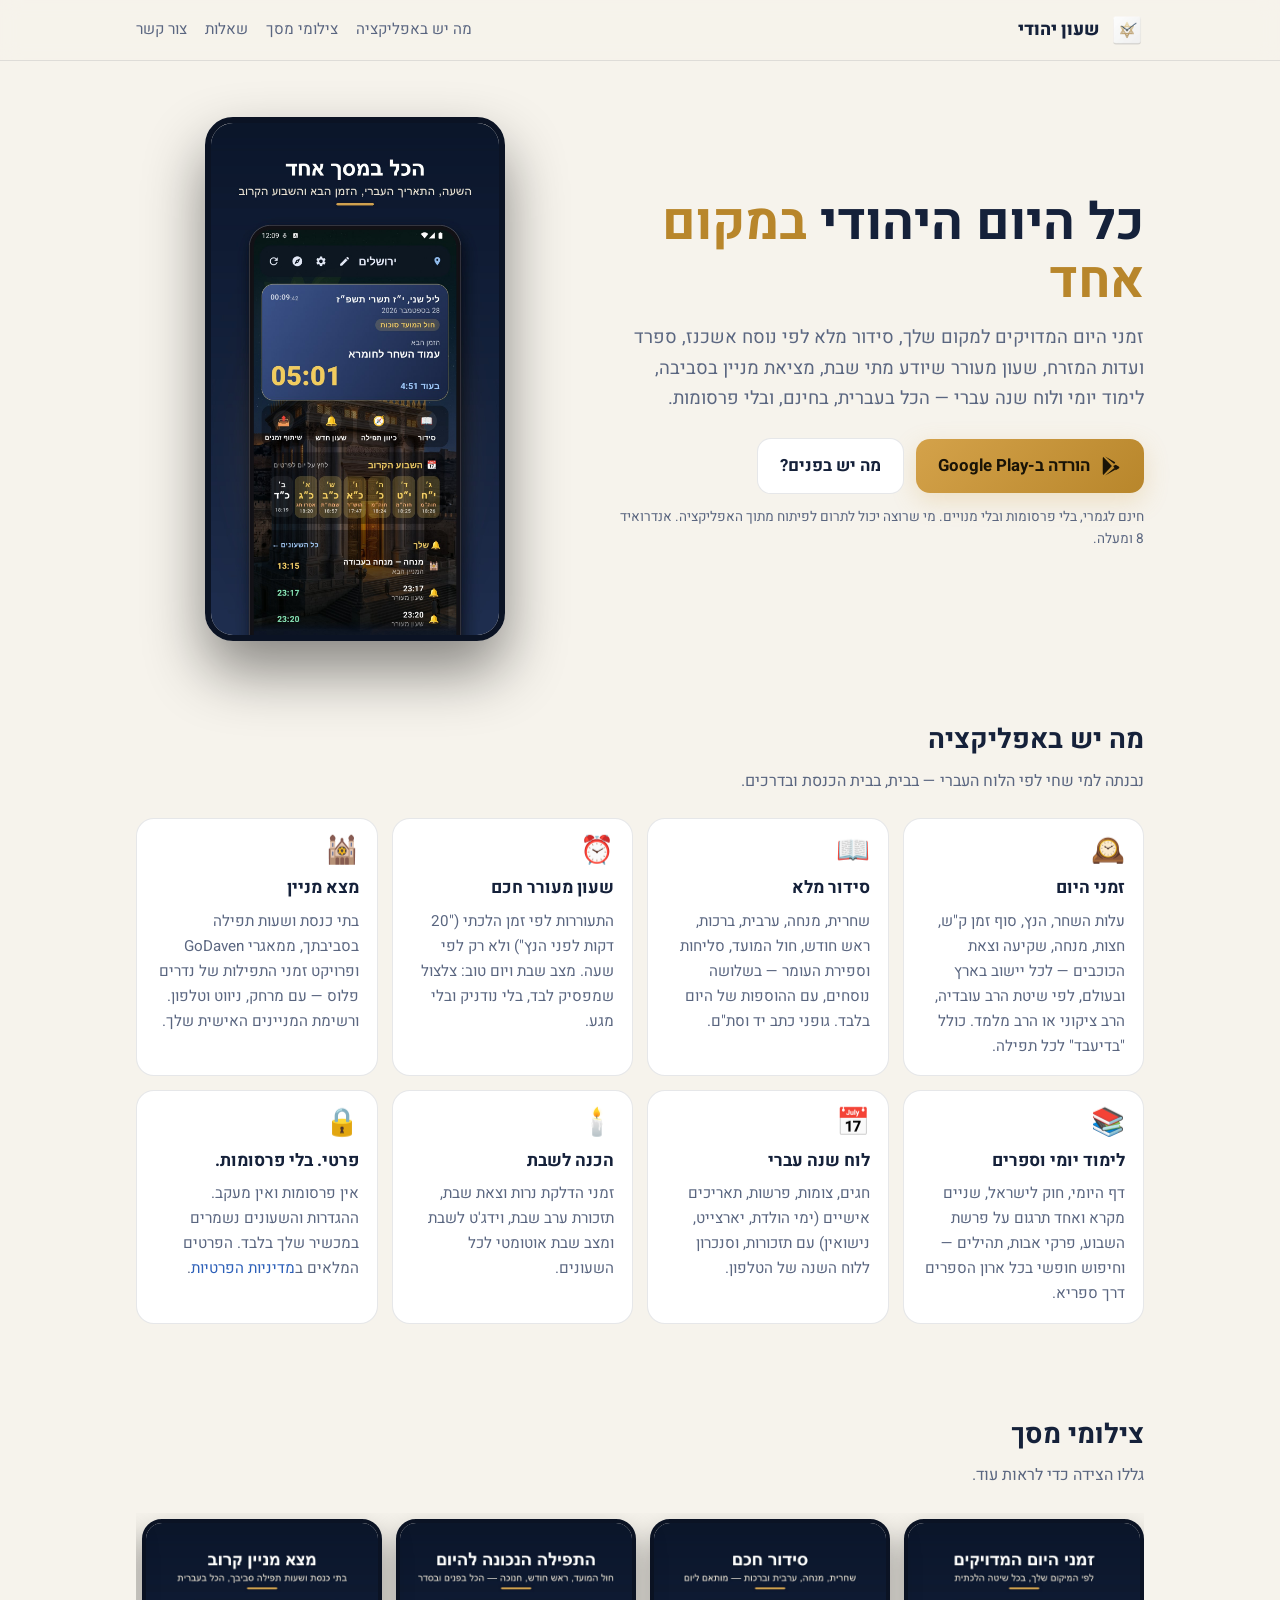
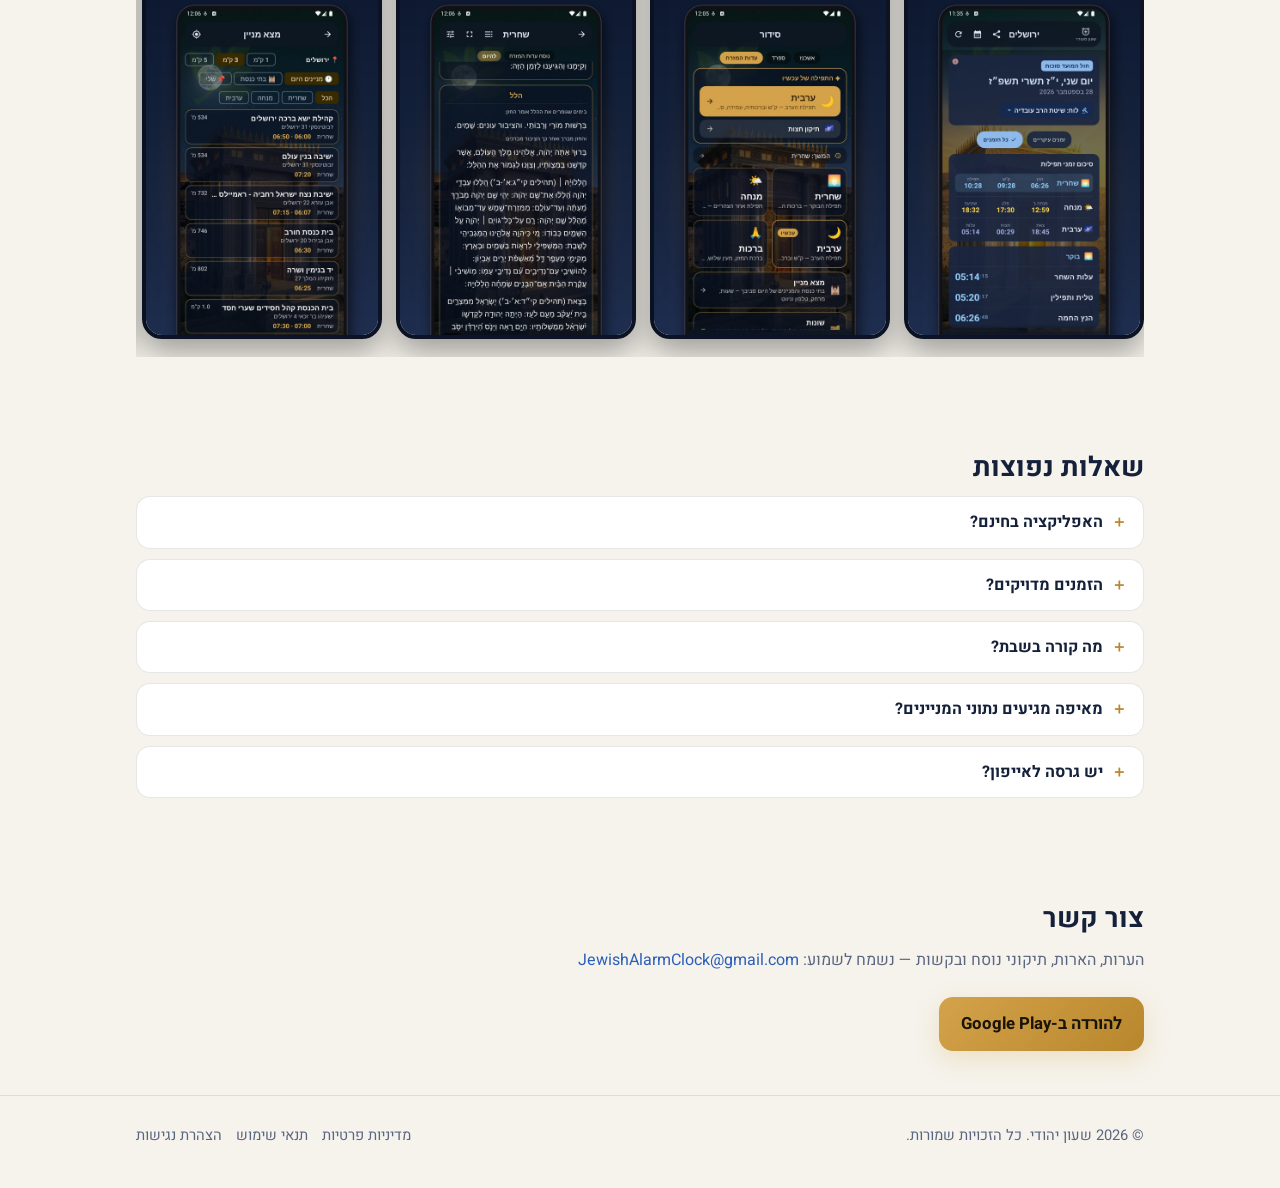
==== index.html @ 56a8c54d "site" ====
<!doctype html>
<html lang="he" dir="rtl">
<head>
  <meta charset="utf-8">
  <meta name="viewport" content="width=device-width, initial-scale=1">
  <title>שעון יהודי — זמנים, סידור, שעון מעורר ומצא מניין</title>
  <meta name="description" content="שעון יהודי לאנדרואיד: זמני היום לכל מקום, סידור מלא בשלושה נוסחים, שעון מעורר עם מצב שבת, מצא מניין, לימוד יומי ולוח שנה עברי — הכל בעברית ובחינם.">
  <meta property="og:title" content="שעון יהודי — האפליקציה היהודית השלמה">
  <meta property="og:description" content="זמנים, סידור, שעון מעורר עם מצב שבת, מצא מניין ולימוד יומי — בעברית.">
  <meta property="og:image" content="assets/feature.jpg">
  <meta property="og:type" content="website">
  <link rel="icon" href="assets/icon.png">
  <link rel="preconnect" href="https://fonts.googleapis.com">
  <link href="https://fonts.googleapis.com/css2?family=Heebo:wght@400;500;700;800&display=swap" rel="stylesheet">
  <link rel="stylesheet" href="style.css?v=2">
</head>
<body>

<nav class="nav" aria-label="ניווט ראשי">
  <div class="wrap">
    <a class="brand" href="#"><img src="assets/icon.png" alt="" width="34" height="34">שעון יהודי</a>
    <div class="links">
      <a href="#features">מה יש באפליקציה</a>
      <a href="#shots">צילומי מסך</a>
      <a href="#faq">שאלות</a>
      <a href="#contact">צור קשר</a>
    </div>
  </div>
</nav>

<header class="hero">
  <div class="wrap">
    <div>
      <h1>כל היום היהודי <span>במקום אחד</span></h1>
      <p class="lead">
        זמני היום המדויקים למקום שלך, סידור מלא לפי נוסח אשכנז, ספרד ועדות המזרח, שעון מעורר שיודע מתי שבת,
        מציאת מניין בסביבה, לימוד יומי ולוח שנה עברי — הכל בעברית, בחינם, ובלי פרסומות.
      </p>
      <div class="cta">
        <a class="btn" href="https://play.google.com/store/apps/details?id=com.jewishalarmclock.app" rel="noopener">
          <svg viewBox="0 0 24 24" aria-hidden="true"><path fill="currentColor" d="M3.6 2.3 13 12l-9.4 9.7c-.4-.3-.6-.8-.6-1.4V3.7c0-.6.2-1.1.6-1.4zm11.9 7.6L5.6 1.6l11 6.3-1.1 2zm0 4.2 1.1 2-11 6.3 9.9-8.3zm1.6-3.5 3.3 1.9c1 .6 1 1.6 0 2.2l-3.3 1.9L14.4 12l2.7-1.4z"/></svg>
          הורדה ב-Google Play
        </a>
        <a class="btn ghost" href="#features">מה יש בפנים?</a>
      </div>
      <p class="note">חינם לגמרי, בלי פרסומות ובלי מנויים. מי שרוצה יכול לתרום לפיתוח מתוך האפליקציה. אנדרואיד 8 ומעלה.</p>
    </div>
    <img class="shot zoom" src="assets/01_s_home.jpg?v=2" alt="מסך הבית של האפליקציה: תאריך עברי, זמני היום הקרובים וקיצורי דרך" width="1080" height="1920">
  </div>
</header>

<section id="features">
  <div class="wrap">
    <h2>מה יש באפליקציה</h2>
    <p class="sub">נבנתה למי שחי לפי הלוח העברי — בבית, בבית הכנסת ובדרכים.</p>
    <div class="grid">
      <div class="card"><div class="ic">🕰️</div><h3>זמני היום</h3><p>עלות השחר, הנץ, סוף זמן ק"ש, חצות, מנחה, שקיעה וצאת הכוכבים — לכל יישוב בארץ ובעולם, לפי שיטת הרב עובדיה, הרב ציקוני או הרב מלמד. כולל "בדיעבד" לכל תפילה.</p></div>
      <div class="card"><div class="ic">📖</div><h3>סידור מלא</h3><p>שחרית, מנחה, ערבית, ברכות, ראש חודש, חול המועד, סליחות וספירת העומר — בשלושה נוסחים, עם ההוספות של היום בלבד. גופני כתב יד וסת"ם.</p></div>
      <div class="card"><div class="ic">⏰</div><h3>שעון מעורר חכם</h3><p>התעוררות לפי זמן הלכתי ("20 דקות לפני הנץ") ולא רק לפי שעה. מצב שבת ויום טוב: צלצול שמפסיק לבד, בלי נודניק ובלי מגע.</p></div>
      <div class="card"><div class="ic">🕍</div><h3>מצא מניין</h3><p>בתי כנסת ושעות תפילה בסביבתך, ממאגרי GoDaven ופרויקט זמני התפילות של נדרים פלוס — עם מרחק, ניווט וטלפון. ורשימת המניינים האישית שלך.</p></div>
      <div class="card"><div class="ic">📚</div><h3>לימוד יומי וספרים</h3><p>דף היומי, חוק לישראל, שניים מקרא ואחד תרגום על פרשת השבוע, פרקי אבות, תהילים — וחיפוש חופשי בכל ארון הספרים דרך ספריא.</p></div>
      <div class="card"><div class="ic">📅</div><h3>לוח שנה עברי</h3><p>חגים, צומות, פרשות, תאריכים אישיים (ימי הולדת, יארצייט, נישואין) עם תזכורות, וסנכרון ללוח השנה של הטלפון.</p></div>
      <div class="card"><div class="ic">🕯️</div><h3>הכנה לשבת</h3><p>זמני הדלקת נרות וצאת שבת, תזכורת ערב שבת, וידג'ט לשבת ומצב שבת אוטומטי לכל השעונים.</p></div>
      <div class="card"><div class="ic">🔒</div><h3>פרטי. בלי פרסומות.</h3><p>אין פרסומות ואין מעקב. ההגדרות והשעונים נשמרים במכשיר שלך בלבד. הפרטים המלאים ב<a href="privacy.html">מדיניות הפרטיות</a>.</p></div>
    </div>
  </div>
</section>

<section id="shots">
  <div class="wrap">
    <h2>צילומי מסך</h2>
    <p class="sub">גללו הצידה כדי לראות עוד.</p>
    <div class="shots">
      <img class="zoom" src="assets/02_s_zmanim.jpg?v=2" alt="מסך זמני היום עם סיכום זמני התפילות" loading="lazy" width="1080" height="1920">
      <img class="zoom" src="assets/03_s_siddur.jpg?v=2" alt="תפריט הסידור" loading="lazy" width="1080" height="1920">
      <img class="zoom" src="assets/04_s_reader.jpg?v=2" alt="דף תפילה בסידור" loading="lazy" width="1080" height="1920">
      <img class="zoom" src="assets/05_s_minyan.jpg?v=2" alt="מסך מצא מניין עם בתי כנסת קרובים" loading="lazy" width="1080" height="1920">
      <img class="zoom" src="assets/06_s_books.jpg?v=2" alt="מסך הספרים והלימוד היומי" loading="lazy" width="1080" height="1920">
      <img class="zoom" src="assets/07_s_alarms.jpg?v=2" alt="רשימת השעונים המעוררים" loading="lazy" width="1080" height="1920">
      <img class="zoom" src="assets/08_s_calendar.jpg?v=2" alt="לוח השנה העברי" loading="lazy" width="1080" height="1920">
    </div>
  </div>
</section>

<section id="faq">
  <div class="wrap">
    <h2>שאלות נפוצות</h2>
    <details><summary>האפליקציה בחינם?</summary><p>כן, לגמרי. כל התכונות פתוחות לכולם, אין פרסומות ואין מנוי. מי שרוצה לתמוך בפיתוח יכול לתרום סכום חד-פעמי (₪18 עד ₪100) דרך Google Play מתוך הגדרות › תרומה. התרומה לא פותחת שום תכונה — היא פשוט תודה.</p></details>
    <details><summary>הזמנים מדויקים?</summary><p>הזמנים מחושבים אסטרונומית לפי המיקום שבחרת ולפי שיטת החישוב שבחרת, לחומרא. הם כלי עזר ואינם פסק הלכה — במקרה של ספק יש להשוות ללוח שנה מודפס ולשאול רב.</p></details>
    <details><summary>מה קורה בשבת?</summary><p>במצב שבת, שעון שהוגדר לשבת או יום טוב מצלצל ונפסק לבד אחרי זמן קצוב, בלי נודניק, כך שאין צורך לגעת בטלפון. השעונים הרגילים מושתקים אוטומטית מזמן הדלקת הנרות עד צאת השבת.</p></details>
    <details><summary>מאיפה מגיעים נתוני המניינים?</summary><p>ממאגר GoDaven ומפרויקט זמני התפילות הארצי של נדרים פלוס, וכן ממפות OpenStreetMap. הנתונים נמסרים על ידי הקהילות עצמן ועלולים להשתנות — כדאי לאמת לפני שיוצאים.</p></details>
    <details><summary>יש גרסה לאייפון?</summary><p>כרגע האפליקציה זמינה לאנדרואיד בלבד.</p></details>
  </div>
</section>

<section id="contact">
  <div class="wrap">
    <h2>צור קשר</h2>
    <p class="sub">הערות, הארות, תיקוני נוסח ובקשות — נשמח לשמוע: <a href="mailto:JewishAlarmClock@gmail.com">JewishAlarmClock@gmail.com</a></p>
    <a class="btn" href="https://play.google.com/store/apps/details?id=com.jewishalarmclock.app" rel="noopener">להורדה ב-Google Play</a>
  </div>
</section>

<footer>
  <div class="wrap">
    <span>© <span id="y">2026</span> שעון יהודי. כל הזכויות שמורות.</span>
    <nav class="legal" aria-label="מסמכים משפטיים">
      <a href="privacy.html">מדיניות פרטיות</a>
      <a href="terms.html">תנאי שימוש</a>
      <a href="accessibility.html">הצהרת נגישות</a>
    </nav>
  </div>
</footer>

<dialog id="lb" class="lightbox" aria-label="תצוגה מוגדלת">
  <button class="lb-close" type="button" aria-label="סגירה">✕</button>
  <button class="lb-nav lb-prev" type="button" aria-label="התמונה הקודמת">›</button>
  <img id="lb-img" alt="">
  <button class="lb-nav lb-next" type="button" aria-label="התמונה הבאה">‹</button>
</dialog>
<script>
(function () {
  var imgs = Array.prototype.slice.call(document.querySelectorAll('img.zoom'));
  var dlg = document.getElementById('lb'), big = document.getElementById('lb-img'), cur = 0;
  function show(i) { cur = (i + imgs.length) % imgs.length; big.src = imgs[cur].src; big.alt = imgs[cur].alt; }
  imgs.forEach(function (im, i) {
    im.tabIndex = 0; im.setAttribute('role', 'button');
    im.addEventListener('click', function () { show(i); dlg.showModal(); });
    im.addEventListener('keydown', function (e) { if (e.key === 'Enter' || e.key === ' ') { e.preventDefault(); show(i); dlg.showModal(); } });
  });
  dlg.querySelector('.lb-close').onclick = function () { dlg.close(); };
  dlg.querySelector('.lb-prev').onclick = function () { show(cur - 1); };
  dlg.querySelector('.lb-next').onclick = function () { show(cur + 1); };
  dlg.addEventListener('click', function (e) { if (e.target === dlg) dlg.close(); });
  document.addEventListener('keydown', function (e) {
    if (!dlg.open) return;
    if (e.key === 'ArrowLeft') show(cur + 1);
    if (e.key === 'ArrowRight') show(cur - 1);
  });
  var x0 = null;
  big.addEventListener('touchstart', function (e) { x0 = e.touches[0].clientX; }, { passive: true });
  big.addEventListener('touchend', function (e) {
    if (x0 === null) return; var dx = e.changedTouches[0].clientX - x0; x0 = null;
    if (Math.abs(dx) > 40) show(dx < 0 ? cur - 1 : cur + 1);
  });
})();
</script>
<script>document.getElementById('y').textContent = new Date().getFullYear();</script>
</body>
</html>
---- style.css ----
/* שעון יהודי — אתר נחיתה ודפים משפטיים. צבעי האפליקציה: כחול-לילה + זהב. */
:root {
  --bg: #0f1a2e;
  --bg-2: #16243d;
  --card: rgba(255, 255, 255, 0.06);
  --card-border: rgba(255, 255, 255, 0.10);
  --text: #f1f4fa;
  --muted: #aab4c8;
  --gold: #d4a24a;
  --gold-2: #f0c877;
  --blue: #8fb6ff;
  --radius: 18px;
  --max: 1040px;
}
@media (prefers-color-scheme: light) {
  :root:not([data-theme="dark"]) {
    --bg: #f6f3ec;
    --bg-2: #ffffff;
    --card: #ffffff;
    --card-border: rgba(15, 26, 46, 0.10);
    --text: #15213a;
    --muted: #5a6680;
    --gold: #b8862b;
    --gold-2: #d4a24a;
    --blue: #2c5fb8;
  }
}
* { box-sizing: border-box; }
html { scroll-behavior: smooth; }
body {
  margin: 0;
  background: var(--bg);
  color: var(--text);
  font-family: "Heebo", "Segoe UI", Arial, sans-serif;
  line-height: 1.65;
  -webkit-font-smoothing: antialiased;
}
a { color: var(--blue); text-decoration: none; }
a:hover { text-decoration: underline; }
img { max-width: 100%; display: block; }
.wrap { max-width: var(--max); margin: 0 auto; padding: 0 16px; }

/* ── ניווט ─────────────────────────────────────────── */
.nav {
  position: sticky; top: 0; z-index: 10;
  background: color-mix(in srgb, var(--bg) 85%, transparent);
  backdrop-filter: blur(10px);
  border-bottom: 1px solid var(--card-border);
}
.nav .wrap { display: flex; align-items: center; gap: 12px; height: 60px; }
.nav .brand { display: flex; align-items: center; gap: 10px; font-weight: 800; font-size: 1.1rem; color: var(--text); }
.nav .brand img { width: 34px; height: 34px; border-radius: 9px; }
.nav .links { margin-inline-start: auto; display: flex; gap: 18px; font-size: .95rem; }
.nav .links a { color: var(--muted); }
.nav .links a:hover { color: var(--text); text-decoration: none; }
@media (max-width: 640px) { .nav .links { display: none; } }

/* ── כפתורים ───────────────────────────────────────── */
.btn {
  display: inline-flex; align-items: center; gap: 10px;
  padding: 13px 22px; border-radius: 14px; font-weight: 700; font-size: 1.05rem;
  background: linear-gradient(135deg, var(--gold-2), var(--gold));
  color: #1a1407; box-shadow: 0 8px 24px rgba(212, 162, 74, .25);
  transition: transform .15s ease, box-shadow .15s ease;
}
.btn:hover { transform: translateY(-1px); box-shadow: 0 12px 28px rgba(212, 162, 74, .35); text-decoration: none; }
.btn svg { width: 22px; height: 22px; }
.btn.ghost { background: var(--card); color: var(--text); border: 1px solid var(--card-border); box-shadow: none; }

/* ── גיבור ─────────────────────────────────────────── */
.hero { padding: 56px 0 32px; }
.hero .wrap { display: grid; grid-template-columns: 1.1fr .9fr; gap: 36px; align-items: center; }
@media (max-width: 820px) { .hero .wrap { grid-template-columns: 1fr; text-align: center; } .hero .cta { justify-content: center; } }
.hero h1 { font-size: clamp(2rem, 5vw, 3.2rem); line-height: 1.15; margin: 0 0 12px; }
.hero h1 span { color: var(--gold); }
.hero p.lead { font-size: 1.15rem; color: var(--muted); margin: 0 0 24px; }
.hero .cta { display: flex; gap: 12px; flex-wrap: wrap; align-items: center; }
.hero .note { font-size: .85rem; color: var(--muted); margin-top: 12px; }
.hero .shot {
  margin: 0 auto; width: min(300px, 70vw); height: auto;
  border-radius: 28px; border: 6px solid #0b1324; box-shadow: 0 30px 60px rgba(0,0,0,.45);
}

/* ── קטעים ─────────────────────────────────────────── */
section { padding: 44px 0; }
section h2 { font-size: 1.7rem; margin: 0 0 6px; }
section p.sub { color: var(--muted); margin: 0 0 24px; }
.grid { display: grid; grid-template-columns: repeat(auto-fit, minmax(240px, 1fr)); gap: 14px; }
.card {
  background: var(--card); border: 1px solid var(--card-border);
  border-radius: var(--radius); padding: 18px 18px 16px;
}
.card .ic { font-size: 1.7rem; line-height: 1; margin-bottom: 10px; }
.card h3 { margin: 0 0 6px; font-size: 1.08rem; }
.card p { margin: 0; color: var(--muted); font-size: .95rem; }

/* ── צילומי מסך ────────────────────────────────────── */
.shots { display: flex; gap: 14px; overflow-x: auto; padding: 6px 2px 18px; scroll-snap-type: x mandatory; }
.shots img {
  width: 240px; height: auto; flex: 0 0 auto; border-radius: 20px; scroll-snap-align: start;
  border: 4px solid #0b1324; box-shadow: 0 14px 30px rgba(0,0,0,.35);
}
.shots::-webkit-scrollbar { height: 8px; }
.shots::-webkit-scrollbar-thumb { background: var(--card-border); border-radius: 8px; }

/* ── שאלות ─────────────────────────────────────────── */
details { background: var(--card); border: 1px solid var(--card-border); border-radius: 14px; padding: 12px 16px; margin-bottom: 10px; }
details summary { cursor: pointer; font-weight: 700; list-style: none; }
details summary::-webkit-details-marker { display: none; }
details summary::before { content: "＋"; color: var(--gold); margin-inline-end: 8px; }
details[open] summary::before { content: "－"; }
details p { color: var(--muted); margin: 8px 0 2px; }

/* ── כותרת תחתונה ──────────────────────────────────── */
footer { border-top: 1px solid var(--card-border); padding: 28px 0 40px; color: var(--muted); font-size: .92rem; }
footer .wrap { display: flex; flex-wrap: wrap; gap: 10px 22px; align-items: center; }
footer .legal { margin-inline-start: auto; display: flex; flex-wrap: wrap; gap: 14px; }
footer a { color: var(--muted); }

/* ── דפים משפטיים ──────────────────────────────────── */
.doc { padding: 40px 0 64px; }
.doc .wrap { max-width: 820px; }
.doc h1 { font-size: 2rem; margin: 0 0 4px; }
.doc .meta { color: var(--muted); margin-bottom: 28px; font-size: .95rem; }
.doc h2 { font-size: 1.3rem; margin: 30px 0 8px; color: var(--gold); }
.doc h3 { font-size: 1.05rem; margin: 18px 0 6px; }
.doc p, .doc li { color: var(--text); }
.doc ul { padding-inline-start: 22px; }
.doc table { width: 100%; border-collapse: collapse; margin: 10px 0 16px; font-size: .95rem; }
.doc th, .doc td { border: 1px solid var(--card-border); padding: 8px 10px; text-align: start; vertical-align: top; }
.doc th { background: var(--card); }
.doc .box { background: var(--card); border: 1px solid var(--card-border); border-radius: 14px; padding: 14px 16px; margin: 14px 0; }
.doc .toc { display: flex; flex-wrap: wrap; gap: 8px; margin-bottom: 8px; }
.doc .toc a { background: var(--card); border: 1px solid var(--card-border); border-radius: 999px; padding: 4px 12px; font-size: .9rem; color: var(--text); }
.doc .toc a:hover { border-color: var(--gold); text-decoration: none; }

/* ── הגדלת תמונה ───────────────────────────────────── */
img.zoom { cursor: zoom-in; transition: transform .15s ease; }
img.zoom:hover { transform: translateY(-2px); }
img.zoom:focus-visible { outline: 3px solid var(--gold); outline-offset: 3px; }
.lightbox {
  border: 0; padding: 0; background: transparent; max-width: 100vw; max-height: 100vh;
  width: 100vw; height: 100vh; margin: 0;
}
.lightbox[open] { display: flex; align-items: center; justify-content: center; }
.lightbox::backdrop { background: rgba(5, 9, 18, .88); backdrop-filter: blur(4px); }
.lightbox img {
  max-height: 92vh; max-width: 92vw; width: auto; height: auto;
  border-radius: 22px; box-shadow: 0 30px 80px rgba(0,0,0,.6);
}
.lb-close, .lb-nav {
  position: fixed; border: 0; cursor: pointer; color: #fff;
  background: rgba(255,255,255,.12); border-radius: 999px;
  width: 48px; height: 48px; font-size: 26px; line-height: 48px; text-align: center;
}
.lb-close:hover, .lb-nav:hover { background: rgba(255,255,255,.22); }
.lb-close { top: 16px; left: 16px; font-size: 20px; }
.lb-prev { right: 16px; top: 50%; transform: translateY(-50%); }
.lb-next { left: 16px; top: 50%; transform: translateY(-50%); }
@media (max-width: 640px) { .lb-nav { width: 40px; height: 40px; line-height: 40px; } .lightbox img { max-width: 100vw; border-radius: 12px; } }
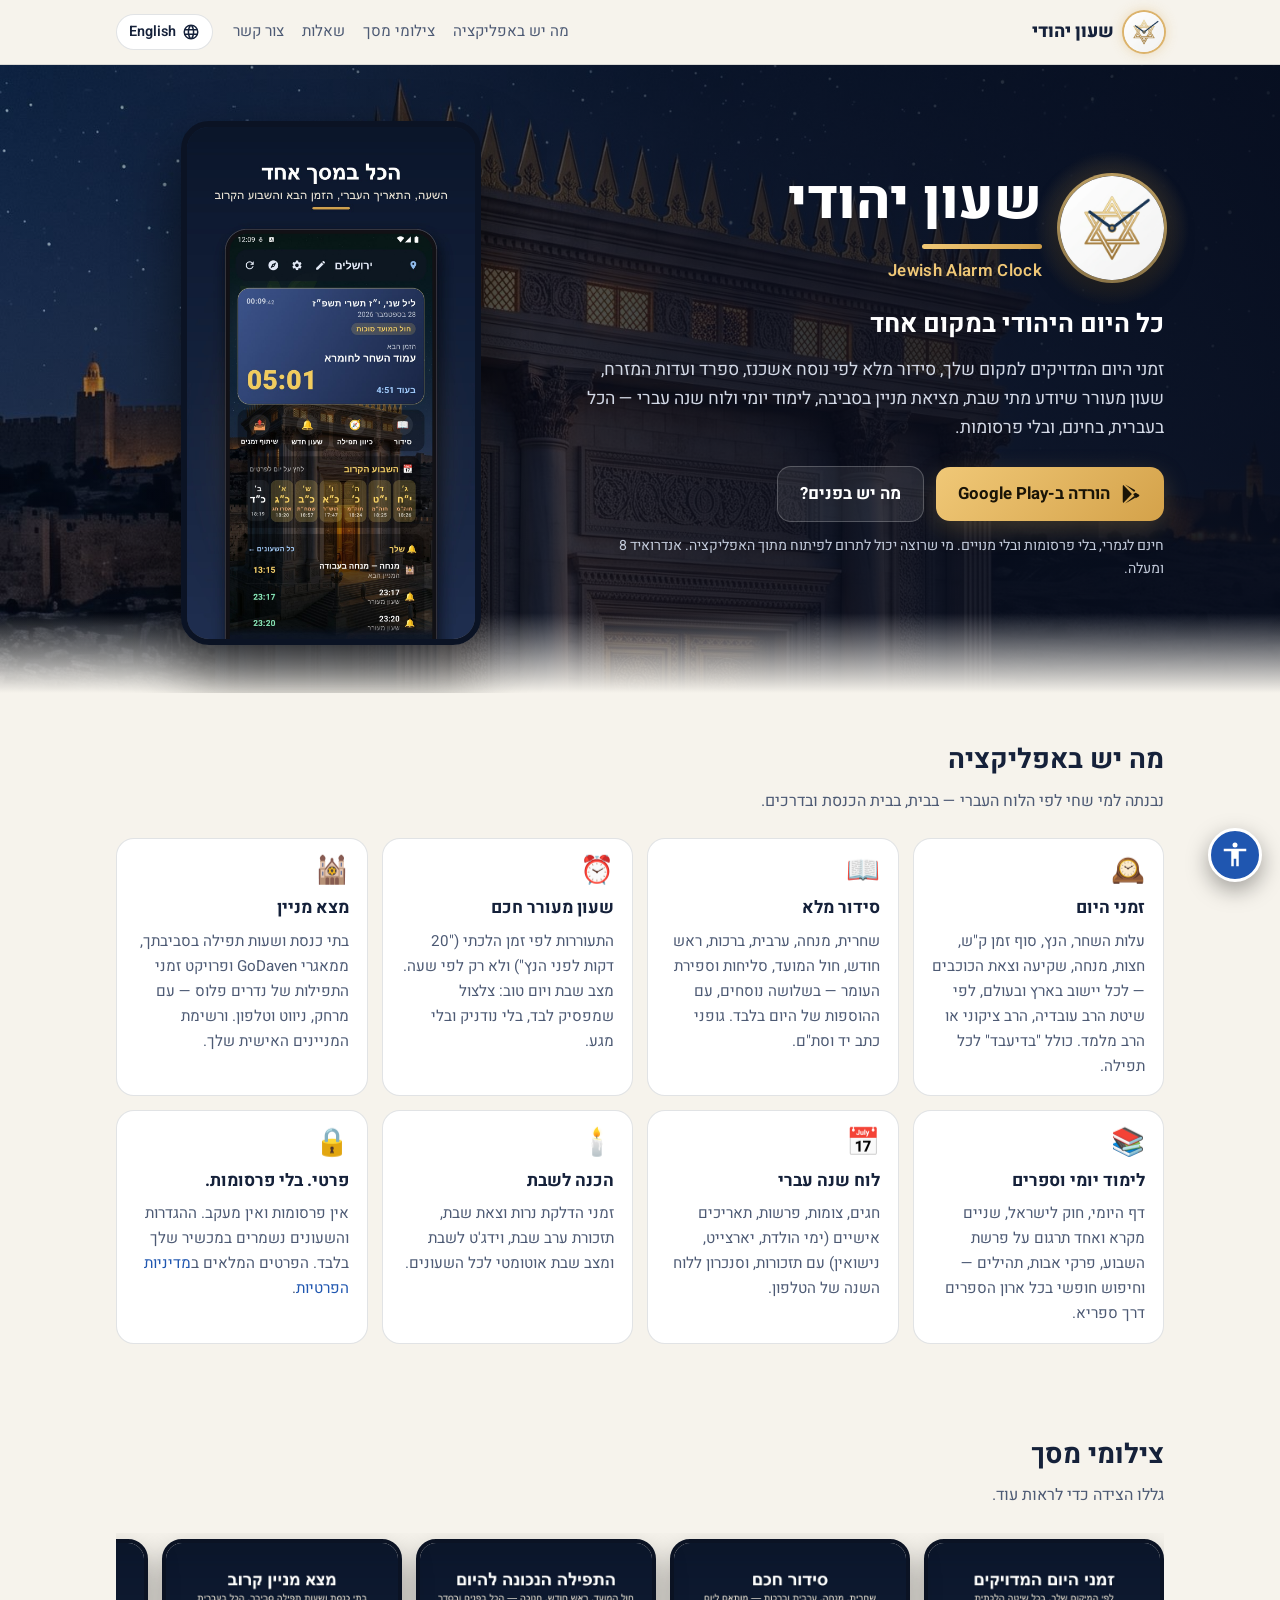
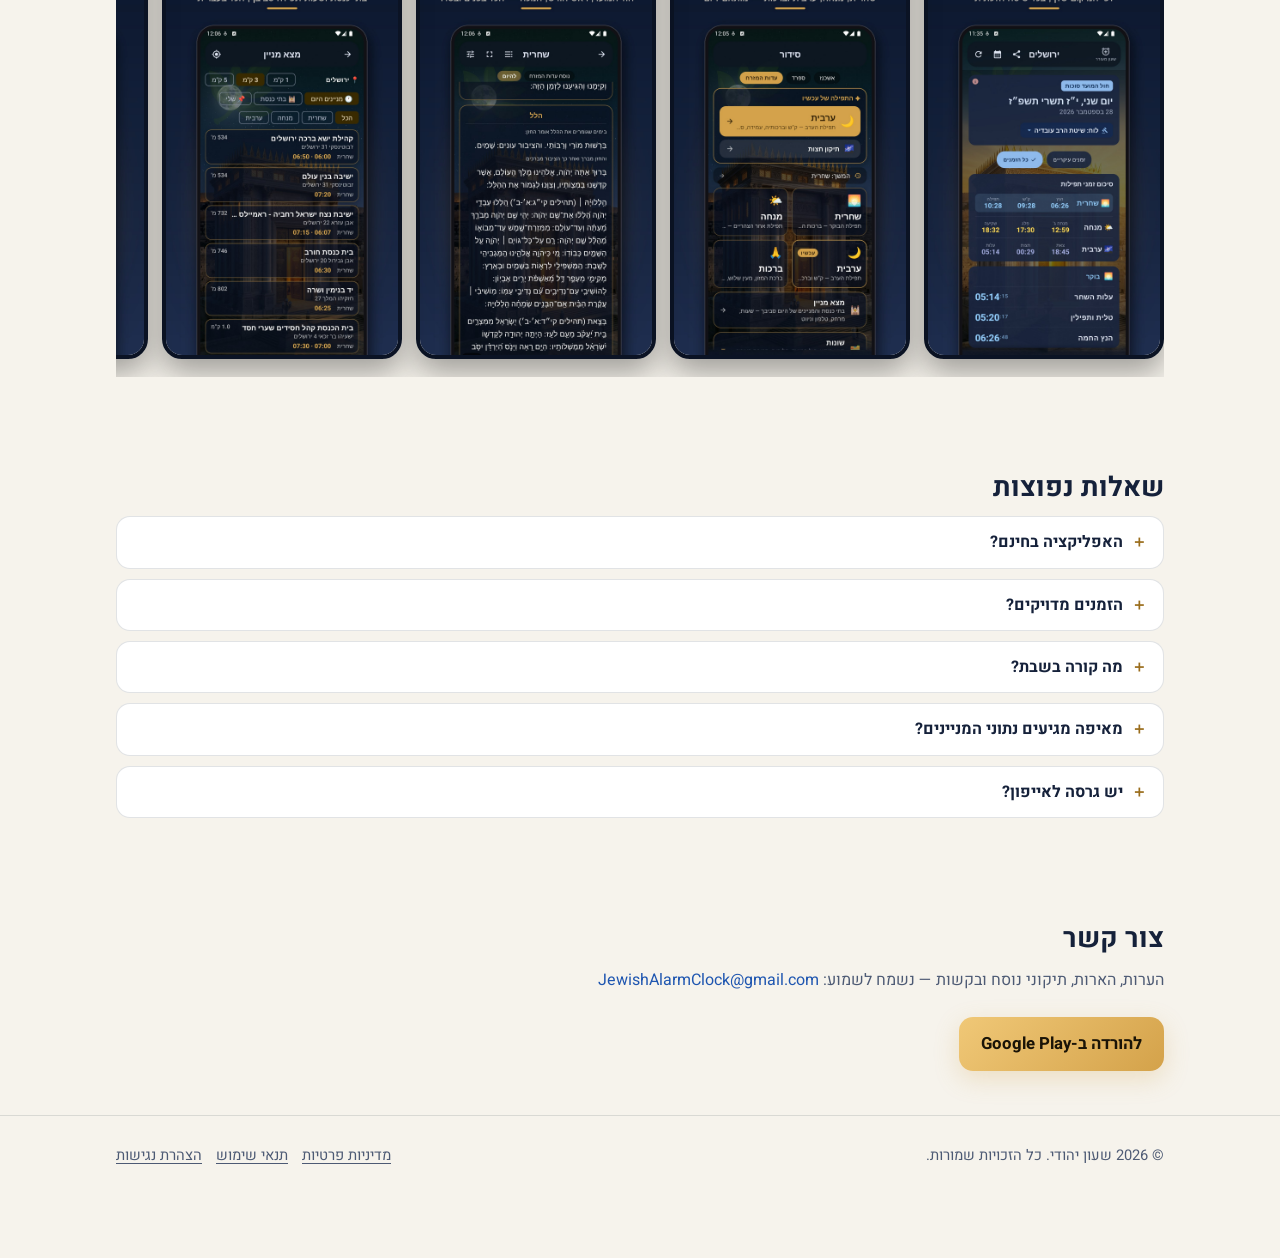
==== commit 378f93d6: "Hero with round logo, accessibility toolbar, English version" ====
--- a/index.html
+++ b/index.html
@@ -5,42 +5,44 @@
   <meta name="viewport" content="width=device-width, initial-scale=1">
   <title>שעון יהודי — זמנים, סידור, שעון מעורר ומצא מניין</title>
   <meta name="description" content="שעון יהודי לאנדרואיד: זמני היום לכל מקום, סידור מלא בשלושה נוסחים, שעון מעורר עם מצב שבת, מצא מניין, לימוד יומי ולוח שנה עברי — הכל בעברית ובחינם.">
-  <meta property="og:title" content="שעון יהודי — האפליקציה היהודית השלמה">
-  <meta property="og:description" content="זמנים, סידור, שעון מעורר עם מצב שבת, מצא מניין ולימוד יומי — בעברית.">
-  <meta property="og:image" content="assets/feature.jpg">
+  <link rel="alternate" hreflang="he" href="https://yudati.github.io/jewish-clock-site/">
+  <link rel="alternate" hreflang="en" href="https://yudati.github.io/jewish-clock-site/en/">
+  <link rel="alternate" hreflang="x-default" href="https://yudati.github.io/jewish-clock-site/">
+  <meta property="og:title" content="שעון יהודי — זמנים, סידור, שעון מעורר ומצא מניין">
+  <meta property="og:description" content="שעון יהודי לאנדרואיד: זמני היום לכל מקום, סידור מלא בשלושה נוסחים, שעון מעורר עם מצב שבת, מצא מניין, לימוד יומי ולוח שנה עברי — הכל בעברית ובחינם.">
+  <meta property="og:image" content="https://yudati.github.io/jewish-clock-site/assets/feature.jpg">
   <meta property="og:type" content="website">
-  <link rel="icon" href="assets/icon.png">
+  <meta name="theme-color" content="#0f1a2e">
+  <link rel="icon" href="assets/favicon.png">
+  <link rel="apple-touch-icon" href="assets/logo-256.png">
   <link rel="preconnect" href="https://fonts.googleapis.com">
-  <link href="https://fonts.googleapis.com/css2?family=Heebo:wght@400;500;700;800&display=swap" rel="stylesheet">
-  <link rel="stylesheet" href="style.css?v=2">
+  <link href="https://fonts.googleapis.com/css2?family=Heebo:wght@400;500;600;700;800&display=swap" rel="stylesheet">
+  <link rel="stylesheet" href="style.css?v=3">
 </head>
 <body>
-
+<a class="skip" href="#main">דלג לתוכן</a>
 <nav class="nav" aria-label="ניווט ראשי">
   <div class="wrap">
-    <a class="brand" href="#"><img src="assets/icon.png" alt="" width="34" height="34">שעון יהודי</a>
-    <div class="links">
-      <a href="#features">מה יש באפליקציה</a>
-      <a href="#shots">צילומי מסך</a>
-      <a href="#faq">שאלות</a>
-      <a href="#contact">צור קשר</a>
-    </div>
+    <a class="brand" href="#"><img src="assets/logo-256.png" alt="" width="40" height="40">שעון יהודי</a>
+    <div class="links"><a href="#features">מה יש באפליקציה</a><a href="#shots">צילומי מסך</a><a href="#faq">שאלות</a><a href="#contact">צור קשר</a></div>
+    <div class="tools"><a class="chip-btn" href="en/index.html" hreflang="en" lang="en"><svg viewBox="0 0 24 24" aria-hidden="true"><path fill="currentColor" d="M12 2a10 10 0 1 0 0 20 10 10 0 0 0 0-20zm6.9 6h-2.9a15.7 15.7 0 0 0-1.4-3.6A8 8 0 0 1 18.9 8zM12 4c.8 1.2 1.5 2.5 1.9 4h-3.8c.4-1.5 1.1-2.8 1.9-4zM4.3 14a8.2 8.2 0 0 1 0-4h3.4a16.5 16.5 0 0 0 0 4H4.3zm.8 2h2.9c.3 1.3.8 2.5 1.4 3.6A8 8 0 0 1 5.1 16zM8 8H5.1a8 8 0 0 1 4.3-3.6C8.8 5.5 8.3 6.7 8 8zm4 12c-.8-1.2-1.5-2.5-1.9-4h3.8c-.4 1.5-1.1 2.8-1.9 4zm2.3-6H9.7a14.7 14.7 0 0 1 0-4h4.6a14.7 14.7 0 0 1 0 4zm.3 5.6c.6-1.1 1.1-2.3 1.4-3.6h2.9a8 8 0 0 1-4.3 3.6zm1.7-5.6a16.5 16.5 0 0 0 0-4h3.4a8.2 8.2 0 0 1 0 4h-3.4z"/></svg>English</a></div>
   </div>
 </nav>
-
 <header class="hero">
   <div class="wrap">
     <div>
-      <h1>כל היום היהודי <span>במקום אחד</span></h1>
-      <p class="lead">
-        זמני היום המדויקים למקום שלך, סידור מלא לפי נוסח אשכנז, ספרד ועדות המזרח, שעון מעורר שיודע מתי שבת,
-        מציאת מניין בסביבה, לימוד יומי ולוח שנה עברי — הכל בעברית, בחינם, ובלי פרסומות.
-      </p>
+      <div class="brandblock">
+        <div class="logo-glow"><img src="assets/logo-256.png" alt="" width="104" height="104"></div>
+        <div class="brandtext">
+          <h1>שעון יהודי</h1>
+          <div class="goldbar" aria-hidden="true"></div>
+          <div class="latin" lang="en">Jewish Alarm Clock</div>
+        </div>
+      </div>
+      <p class="tagline">כל היום היהודי במקום אחד</p>
+      <p class="lead">זמני היום המדויקים למקום שלך, סידור מלא לפי נוסח אשכנז, ספרד ועדות המזרח, שעון מעורר שיודע מתי שבת, מציאת מניין בסביבה, לימוד יומי ולוח שנה עברי — הכל בעברית, בחינם, ובלי פרסומות.</p>
       <div class="cta">
-        <a class="btn" href="https://play.google.com/store/apps/details?id=com.jewishalarmclock.app" rel="noopener">
-          <svg viewBox="0 0 24 24" aria-hidden="true"><path fill="currentColor" d="M3.6 2.3 13 12l-9.4 9.7c-.4-.3-.6-.8-.6-1.4V3.7c0-.6.2-1.1.6-1.4zm11.9 7.6L5.6 1.6l11 6.3-1.1 2zm0 4.2 1.1 2-11 6.3 9.9-8.3zm1.6-3.5 3.3 1.9c1 .6 1 1.6 0 2.2l-3.3 1.9L14.4 12l2.7-1.4z"/></svg>
-          הורדה ב-Google Play
-        </a>
+        <a class="btn" href="https://play.google.com/store/apps/details?id=com.jewishalarmclock.app" rel="noopener"><svg viewBox="0 0 24 24" aria-hidden="true"><path fill="currentColor" d="M3.6 2.3 13 12l-9.4 9.7c-.4-.3-.6-.8-.6-1.4V3.7c0-.6.2-1.1.6-1.4zm11.9 7.6L5.6 1.6l11 6.3-1.1 2zm0 4.2 1.1 2-11 6.3 9.9-8.3zm1.6-3.5 3.3 1.9c1 .6 1 1.6 0 2.2l-3.3 1.9L14.4 12l2.7-1.4z"/></svg>הורדה ב-Google Play</a>
         <a class="btn ghost" href="#features">מה יש בפנים?</a>
       </div>
       <p class="note">חינם לגמרי, בלי פרסומות ובלי מנויים. מי שרוצה יכול לתרום לפיתוח מתוך האפליקציה. אנדרואיד 8 ומעלה.</p>
@@ -48,7 +50,7 @@
     <img class="shot zoom" src="assets/01_s_home.jpg?v=2" alt="מסך הבית של האפליקציה: תאריך עברי, זמני היום הקרובים וקיצורי דרך" width="1080" height="1920">
   </div>
 </header>
-
+<main id="main">
 <section id="features">
   <div class="wrap">
     <h2>מה יש באפליקציה</h2>
@@ -100,51 +102,13 @@
     <a class="btn" href="https://play.google.com/store/apps/details?id=com.jewishalarmclock.app" rel="noopener">להורדה ב-Google Play</a>
   </div>
 </section>
-
+</main>
 <footer>
   <div class="wrap">
     <span>© <span id="y">2026</span> שעון יהודי. כל הזכויות שמורות.</span>
-    <nav class="legal" aria-label="מסמכים משפטיים">
-      <a href="privacy.html">מדיניות פרטיות</a>
-      <a href="terms.html">תנאי שימוש</a>
-      <a href="accessibility.html">הצהרת נגישות</a>
-    </nav>
+    <nav class="legal" aria-label="מסמכים משפטיים"><a href="privacy.html">מדיניות פרטיות</a><a href="terms.html">תנאי שימוש</a><a href="accessibility.html">הצהרת נגישות</a></nav>
   </div>
 </footer>
-
-<dialog id="lb" class="lightbox" aria-label="תצוגה מוגדלת">
-  <button class="lb-close" type="button" aria-label="סגירה">✕</button>
-  <button class="lb-nav lb-prev" type="button" aria-label="התמונה הקודמת">›</button>
-  <img id="lb-img" alt="">
-  <button class="lb-nav lb-next" type="button" aria-label="התמונה הבאה">‹</button>
-</dialog>
-<script>
-(function () {
-  var imgs = Array.prototype.slice.call(document.querySelectorAll('img.zoom'));
-  var dlg = document.getElementById('lb'), big = document.getElementById('lb-img'), cur = 0;
-  function show(i) { cur = (i + imgs.length) % imgs.length; big.src = imgs[cur].src; big.alt = imgs[cur].alt; }
-  imgs.forEach(function (im, i) {
-    im.tabIndex = 0; im.setAttribute('role', 'button');
-    im.addEventListener('click', function () { show(i); dlg.showModal(); });
-    im.addEventListener('keydown', function (e) { if (e.key === 'Enter' || e.key === ' ') { e.preventDefault(); show(i); dlg.showModal(); } });
-  });
-  dlg.querySelector('.lb-close').onclick = function () { dlg.close(); };
-  dlg.querySelector('.lb-prev').onclick = function () { show(cur - 1); };
-  dlg.querySelector('.lb-next').onclick = function () { show(cur + 1); };
-  dlg.addEventListener('click', function (e) { if (e.target === dlg) dlg.close(); });
-  document.addEventListener('keydown', function (e) {
-    if (!dlg.open) return;
-    if (e.key === 'ArrowLeft') show(cur + 1);
-    if (e.key === 'ArrowRight') show(cur - 1);
-  });
-  var x0 = null;
-  big.addEventListener('touchstart', function (e) { x0 = e.touches[0].clientX; }, { passive: true });
-  big.addEventListener('touchend', function (e) {
-    if (x0 === null) return; var dx = e.changedTouches[0].clientX - x0; x0 = null;
-    if (Math.abs(dx) > 40) show(dx < 0 ? cur - 1 : cur + 1);
-  });
-})();
-</script>
-<script>document.getElementById('y').textContent = new Date().getFullYear();</script>
+<script src="site.js?v=3" defer></script>
 </body>
 </html>
--- a/style.css
+++ b/style.css
@@ -1,28 +1,30 @@
-/* שעון יהודי — אתר נחיתה ודפים משפטיים. צבעי האפליקציה: כחול-לילה + זהב. */
+/* שעון יהודי — אתר נחיתה ודפים משפטיים. צבעי האפליקציה: כחול-לילה + זהב. עברית (RTL) ואנגלית (LTR). */
 :root {
   --bg: #0f1a2e;
   --bg-2: #16243d;
   --card: rgba(255, 255, 255, 0.06);
   --card-border: rgba(255, 255, 255, 0.10);
   --text: #f1f4fa;
-  --muted: #aab4c8;
+  --muted: #b4bdd0;
   --gold: #d4a24a;
   --gold-2: #f0c877;
-  --blue: #8fb6ff;
+  --blue: #9cc0ff;
   --radius: 18px;
-  --max: 1040px;
+  --max: 1080px;
+  --focus: #ffd34d;
 }
 @media (prefers-color-scheme: light) {
   :root:not([data-theme="dark"]) {
     --bg: #f6f3ec;
     --bg-2: #ffffff;
     --card: #ffffff;
-    --card-border: rgba(15, 26, 46, 0.10);
+    --card-border: rgba(15, 26, 46, 0.12);
     --text: #15213a;
-    --muted: #5a6680;
-    --gold: #b8862b;
-    --gold-2: #d4a24a;
-    --blue: #2c5fb8;
+    --muted: #4d5a74;
+    --gold: #9a6d1c;
+    --gold-2: #c9962f;
+    --blue: #1f56b0;
+    --focus: #1f56b0;
   }
 }
 * { box-sizing: border-box; }
@@ -32,6 +34,7 @@
   background: var(--bg);
   color: var(--text);
   font-family: "Heebo", "Segoe UI", Arial, sans-serif;
+  font-size: 1rem;
   line-height: 1.65;
   -webkit-font-smoothing: antialiased;
 }
@@ -39,46 +42,93 @@
 a:hover { text-decoration: underline; }
 img { max-width: 100%; display: block; }
 .wrap { max-width: var(--max); margin: 0 auto; padding: 0 16px; }
+:focus-visible { outline: 3px solid var(--focus); outline-offset: 3px; border-radius: 6px; }
+
+/* דילוג לתוכן — מופיע רק בניווט מקלדת */
+.skip {
+  position: absolute; inset-inline-start: 12px; top: -60px; z-index: 100;
+  background: var(--gold-2); color: #1a1407; padding: 10px 16px; border-radius: 10px; font-weight: 700;
+}
+.skip:focus { top: 12px; }
 
 /* ── ניווט ─────────────────────────────────────────── */
 .nav {
-  position: sticky; top: 0; z-index: 10;
-  background: color-mix(in srgb, var(--bg) 85%, transparent);
+  position: sticky; top: 0; z-index: 20;
+  background: color-mix(in srgb, var(--bg) 88%, transparent);
   backdrop-filter: blur(10px);
   border-bottom: 1px solid var(--card-border);
 }
-.nav .wrap { display: flex; align-items: center; gap: 12px; height: 60px; }
-.nav .brand { display: flex; align-items: center; gap: 10px; font-weight: 800; font-size: 1.1rem; color: var(--text); }
-.nav .brand img { width: 34px; height: 34px; border-radius: 9px; }
+.nav .wrap { display: flex; align-items: center; gap: 14px; height: 64px; }
+.nav .brand { display: flex; align-items: center; gap: 10px; font-weight: 800; font-size: 1.12rem; color: var(--text); }
+.nav .brand:hover { text-decoration: none; }
+.nav .brand img {
+  width: 40px; height: 40px; border-radius: 50%;
+  box-shadow: 0 0 0 2px rgba(212, 162, 74, .75), 0 0 14px rgba(212, 162, 74, .45);
+}
 .nav .links { margin-inline-start: auto; display: flex; gap: 18px; font-size: .95rem; }
 .nav .links a { color: var(--muted); }
 .nav .links a:hover { color: var(--text); text-decoration: none; }
-@media (max-width: 640px) { .nav .links { display: none; } }
+.nav .tools { display: flex; gap: 8px; align-items: center; }
+.nav .links + .tools { margin-inline-start: 6px; }
+.nav .wrap > .tools:first-of-type { margin-inline-start: auto; }
+.chip-btn {
+  display: inline-flex; align-items: center; gap: 6px; height: 36px; padding: 0 12px;
+  border-radius: 999px; border: 1px solid var(--card-border); background: var(--card);
+  color: var(--text); font: inherit; font-size: .9rem; font-weight: 600; cursor: pointer;
+}
+.chip-btn:hover { border-color: var(--gold); text-decoration: none; }
+.chip-btn svg { width: 18px; height: 18px; }
+@media (max-width: 760px) { .nav .links { display: none; } .nav .tools { margin-inline-start: auto; } }
 
 /* ── כפתורים ───────────────────────────────────────── */
 .btn {
   display: inline-flex; align-items: center; gap: 10px;
   padding: 13px 22px; border-radius: 14px; font-weight: 700; font-size: 1.05rem;
-  background: linear-gradient(135deg, var(--gold-2), var(--gold));
+  background: linear-gradient(135deg, #f0c877, #d4a24a);
   color: #1a1407; box-shadow: 0 8px 24px rgba(212, 162, 74, .25);
-  transition: transform .15s ease, box-shadow .15s ease;
+  transition: transform .15s ease, box-shadow .15s ease; border: 0; cursor: pointer;
 }
 .btn:hover { transform: translateY(-1px); box-shadow: 0 12px 28px rgba(212, 162, 74, .35); text-decoration: none; }
 .btn svg { width: 22px; height: 22px; }
-.btn.ghost { background: var(--card); color: var(--text); border: 1px solid var(--card-border); box-shadow: none; }
-
-/* ── גיבור ─────────────────────────────────────────── */
-.hero { padding: 56px 0 32px; }
-.hero .wrap { display: grid; grid-template-columns: 1.1fr .9fr; gap: 36px; align-items: center; }
-@media (max-width: 820px) { .hero .wrap { grid-template-columns: 1fr; text-align: center; } .hero .cta { justify-content: center; } }
-.hero h1 { font-size: clamp(2rem, 5vw, 3.2rem); line-height: 1.15; margin: 0 0 12px; }
-.hero h1 span { color: var(--gold); }
-.hero p.lead { font-size: 1.15rem; color: var(--muted); margin: 0 0 24px; }
+.btn.ghost { background: rgba(255,255,255,.08); color: #fff; border: 1px solid rgba(255,255,255,.22); box-shadow: none; }
+
+/* ── גיבור — בהשראת תמונת החנות: לילה, בית המקדש, לוגו עגול עם הילה זהובה ── */
+.hero {
+  position: relative; overflow: hidden; color: #f4f6fb;
+  background: #0a1226 url("assets/hero-bg.jpg") center 40% / cover no-repeat;
+  padding: 56px 0 48px;
+}
+.hero::before {
+  content: ""; position: absolute; inset: 0;
+  background: linear-gradient(to left, rgba(6, 12, 28, .92) 0%, rgba(6, 12, 28, .78) 45%, rgba(6, 12, 28, .35) 100%);
+}
+[dir="ltr"] .hero::before { background: linear-gradient(to right, rgba(6, 12, 28, .92) 0%, rgba(6, 12, 28, .78) 45%, rgba(6, 12, 28, .35) 100%); }
+.hero::after { content: ""; position: absolute; inset: auto 0 0 0; height: 80px; background: linear-gradient(transparent, var(--bg)); }
+.hero .wrap { position: relative; z-index: 1; display: grid; grid-template-columns: 1.15fr .85fr; gap: 36px; align-items: center; }
+@media (max-width: 860px) {
+  .hero { background-image: url("assets/hero-bg-sm.jpg"); }
+  .hero::before { background: rgba(6, 12, 28, .8); }
+  .hero .wrap { grid-template-columns: 1fr; text-align: center; }
+  .hero .cta, .hero .brandblock { justify-content: center; }
+  .hero .goldbar { margin-inline: auto; }
+}
+.brandblock { display: flex; align-items: center; gap: 18px; margin-bottom: 18px; }
+.logo-glow { position: relative; flex: 0 0 auto; width: 104px; height: 104px; }
+.logo-glow::before {
+  content: ""; position: absolute; inset: -26px; border-radius: 50%;
+  background: radial-gradient(circle, rgba(212, 162, 74, .55) 0%, rgba(212, 162, 74, .18) 45%, transparent 70%);
+}
+.logo-glow img { position: relative; width: 104px; height: 104px; border-radius: 50%; box-shadow: 0 10px 30px rgba(0,0,0,.45), 0 0 0 3px rgba(240, 200, 119, .8); }
+.brandtext h1 { font-size: clamp(2.1rem, 5.4vw, 3.4rem); line-height: 1.1; margin: 0; font-weight: 800; color: #fff; }
+.goldbar { width: 120px; height: 5px; border-radius: 4px; background: linear-gradient(90deg, #f0c877, #d4a24a); margin: 12px 0 8px; }
+.brandtext .latin { color: #f0c877; font-weight: 600; letter-spacing: .02em; font-size: 1.05rem; }
+.hero .tagline { font-size: clamp(1.25rem, 2.6vw, 1.6rem); font-weight: 700; margin: 6px 0 10px; color: #fff; }
+.hero p.lead { font-size: 1.1rem; color: #d3d9e6; margin: 0 0 24px; }
 .hero .cta { display: flex; gap: 12px; flex-wrap: wrap; align-items: center; }
-.hero .note { font-size: .85rem; color: var(--muted); margin-top: 12px; }
+.hero .note { font-size: .88rem; color: #c3cbdb; margin-top: 12px; }
 .hero .shot {
   margin: 0 auto; width: min(300px, 70vw); height: auto;
-  border-radius: 28px; border: 6px solid #0b1324; box-shadow: 0 30px 60px rgba(0,0,0,.45);
+  border-radius: 28px; border: 6px solid #0b1324; box-shadow: 0 30px 60px rgba(0,0,0,.55);
 }
 
 /* ── קטעים ─────────────────────────────────────────── */
@@ -86,20 +136,14 @@
 section h2 { font-size: 1.7rem; margin: 0 0 6px; }
 section p.sub { color: var(--muted); margin: 0 0 24px; }
 .grid { display: grid; grid-template-columns: repeat(auto-fit, minmax(240px, 1fr)); gap: 14px; }
-.card {
-  background: var(--card); border: 1px solid var(--card-border);
-  border-radius: var(--radius); padding: 18px 18px 16px;
-}
+.card { background: var(--card); border: 1px solid var(--card-border); border-radius: var(--radius); padding: 18px 18px 16px; }
 .card .ic { font-size: 1.7rem; line-height: 1; margin-bottom: 10px; }
 .card h3 { margin: 0 0 6px; font-size: 1.08rem; }
 .card p { margin: 0; color: var(--muted); font-size: .95rem; }
 
 /* ── צילומי מסך ────────────────────────────────────── */
 .shots { display: flex; gap: 14px; overflow-x: auto; padding: 6px 2px 18px; scroll-snap-type: x mandatory; }
-.shots img {
-  width: 240px; height: auto; flex: 0 0 auto; border-radius: 20px; scroll-snap-align: start;
-  border: 4px solid #0b1324; box-shadow: 0 14px 30px rgba(0,0,0,.35);
-}
+.shots img { width: 240px; height: auto; flex: 0 0 auto; border-radius: 20px; scroll-snap-align: start; border: 4px solid #0b1324; box-shadow: 0 14px 30px rgba(0,0,0,.35); }
 .shots::-webkit-scrollbar { height: 8px; }
 .shots::-webkit-scrollbar-thumb { background: var(--card-border); border-radius: 8px; }
 
@@ -112,10 +156,10 @@
 details p { color: var(--muted); margin: 8px 0 2px; }
 
 /* ── כותרת תחתונה ──────────────────────────────────── */
-footer { border-top: 1px solid var(--card-border); padding: 28px 0 40px; color: var(--muted); font-size: .92rem; }
+footer { border-top: 1px solid var(--card-border); padding: 28px 0 90px; color: var(--muted); font-size: .92rem; }
 footer .wrap { display: flex; flex-wrap: wrap; gap: 10px 22px; align-items: center; }
 footer .legal { margin-inline-start: auto; display: flex; flex-wrap: wrap; gap: 14px; }
-footer a { color: var(--muted); }
+footer a { color: var(--muted); text-decoration: underline; text-underline-offset: 3px; }
 
 /* ── דפים משפטיים ──────────────────────────────────── */
 .doc { padding: 40px 0 64px; }
@@ -124,7 +168,6 @@
 .doc .meta { color: var(--muted); margin-bottom: 28px; font-size: .95rem; }
 .doc h2 { font-size: 1.3rem; margin: 30px 0 8px; color: var(--gold); }
 .doc h3 { font-size: 1.05rem; margin: 18px 0 6px; }
-.doc p, .doc li { color: var(--text); }
 .doc ul { padding-inline-start: 22px; }
 .doc table { width: 100%; border-collapse: collapse; margin: 10px 0 16px; font-size: .95rem; }
 .doc th, .doc td { border: 1px solid var(--card-border); padding: 8px 10px; text-align: start; vertical-align: top; }
@@ -133,28 +176,77 @@
 .doc .toc { display: flex; flex-wrap: wrap; gap: 8px; margin-bottom: 8px; }
 .doc .toc a { background: var(--card); border: 1px solid var(--card-border); border-radius: 999px; padding: 4px 12px; font-size: .9rem; color: var(--text); }
 .doc .toc a:hover { border-color: var(--gold); text-decoration: none; }
+.table-scroll { overflow-x: auto; }
 
 /* ── הגדלת תמונה ───────────────────────────────────── */
 img.zoom { cursor: zoom-in; transition: transform .15s ease; }
 img.zoom:hover { transform: translateY(-2px); }
-img.zoom:focus-visible { outline: 3px solid var(--gold); outline-offset: 3px; }
-.lightbox {
-  border: 0; padding: 0; background: transparent; max-width: 100vw; max-height: 100vh;
-  width: 100vw; height: 100vh; margin: 0;
-}
+.lightbox { border: 0; padding: 0; background: transparent; max-width: 100vw; max-height: 100vh; width: 100vw; height: 100vh; margin: 0; }
 .lightbox[open] { display: flex; align-items: center; justify-content: center; }
-.lightbox::backdrop { background: rgba(5, 9, 18, .88); backdrop-filter: blur(4px); }
-.lightbox img {
-  max-height: 92vh; max-width: 92vw; width: auto; height: auto;
-  border-radius: 22px; box-shadow: 0 30px 80px rgba(0,0,0,.6);
-}
+.lightbox::backdrop { background: rgba(5, 9, 18, .9); backdrop-filter: blur(4px); }
+.lightbox img { max-height: 92vh; max-width: 92vw; width: auto; height: auto; border-radius: 22px; box-shadow: 0 30px 80px rgba(0,0,0,.6); }
 .lb-close, .lb-nav {
-  position: fixed; border: 0; cursor: pointer; color: #fff;
-  background: rgba(255,255,255,.12); border-radius: 999px;
-  width: 48px; height: 48px; font-size: 26px; line-height: 48px; text-align: center;
-}
-.lb-close:hover, .lb-nav:hover { background: rgba(255,255,255,.22); }
-.lb-close { top: 16px; left: 16px; font-size: 20px; }
-.lb-prev { right: 16px; top: 50%; transform: translateY(-50%); }
-.lb-next { left: 16px; top: 50%; transform: translateY(-50%); }
+  position: fixed; border: 0; cursor: pointer; color: #fff; background: rgba(255,255,255,.14);
+  border-radius: 999px; width: 48px; height: 48px; font-size: 26px; line-height: 48px; text-align: center;
+}
+.lb-close:hover, .lb-nav:hover { background: rgba(255,255,255,.26); }
+.lb-close { top: 16px; inset-inline-end: 16px; font-size: 20px; }
+.lb-prev { inset-inline-start: 16px; top: 50%; transform: translateY(-50%); }
+.lb-next { inset-inline-end: 16px; top: 50%; transform: translateY(-50%); }
 @media (max-width: 640px) { .lb-nav { width: 40px; height: 40px; line-height: 40px; } .lightbox img { max-width: 100vw; border-radius: 12px; } }
+
+/* ── סרגל נגישות ───────────────────────────────────── */
+.a11y-fab {
+  position: fixed; bottom: 18px; inset-inline-start: 18px; z-index: 60;
+  width: 54px; height: 54px; border-radius: 50%; border: 3px solid #fff; cursor: pointer;
+  background: #1f56b0; color: #fff; box-shadow: 0 8px 22px rgba(0,0,0,.35);
+  display: flex; align-items: center; justify-content: center;
+}
+.a11y-fab svg { width: 30px; height: 30px; }
+.a11y-panel {
+  position: fixed; bottom: 82px; inset-inline-start: 18px; z-index: 61;
+  width: min(330px, calc(100vw - 32px)); max-height: calc(100vh - 110px); overflow-y: auto;
+  background: #fff; color: #111; border-radius: 16px; box-shadow: 0 20px 50px rgba(0,0,0,.4);
+  padding: 14px 14px 12px; font-size: 16px; line-height: 1.4;
+}
+.a11y-panel[hidden] { display: none; }
+.a11y-panel h2 { font-size: 18px; margin: 0 0 10px; color: #111; display: flex; align-items: center; justify-content: space-between; }
+.a11y-panel .x { border: 0; background: #eee; color: #111; width: 32px; height: 32px; border-radius: 50%; font-size: 16px; cursor: pointer; }
+.a11y-panel .grid2 { display: grid; grid-template-columns: 1fr 1fr; gap: 8px; }
+.a11y-panel button.opt {
+  display: flex; flex-direction: column; align-items: center; gap: 4px; padding: 10px 6px;
+  border: 2px solid #d6dae3; border-radius: 12px; background: #f6f7fa; color: #111;
+  font: 600 14px/1.25 Arial, sans-serif; cursor: pointer; text-align: center; min-height: 72px;
+}
+.a11y-panel button.opt .i { font-size: 22px; line-height: 1; }
+.a11y-panel button.opt[aria-pressed="true"] { border-color: #1f56b0; background: #e6efff; color: #0b2f6b; }
+.a11y-panel .size { display: flex; align-items: center; gap: 8px; margin-bottom: 10px; }
+.a11y-panel .size span { flex: 1; font: 600 14px Arial, sans-serif; }
+.a11y-panel .size button { width: 40px; height: 40px; border-radius: 10px; border: 2px solid #d6dae3; background: #f6f7fa; font: 700 18px Arial; cursor: pointer; color: #111; }
+.a11y-panel .foot { display: flex; justify-content: space-between; align-items: center; margin-top: 10px; gap: 8px; }
+.a11y-panel .foot button { border: 0; background: #111; color: #fff; padding: 8px 12px; border-radius: 10px; font: 600 14px Arial; cursor: pointer; }
+.a11y-panel .foot a { color: #1f56b0; font: 600 14px Arial; text-decoration: underline; }
+.a11y-panel :focus-visible { outline: 3px solid #1f56b0; }
+
+/* מצבי הנגישות — מוחלים על <html> */
+html.a11y-contrast body, html.a11y-contrast .nav, html.a11y-contrast .card, html.a11y-contrast details,
+html.a11y-contrast .doc .box, html.a11y-contrast .doc th { background: #000 !important; color: #fff !important; }
+html.a11y-contrast .hero { background: #000 !important; }
+html.a11y-contrast .hero::before, html.a11y-contrast .hero::after { display: none; }
+html.a11y-contrast * { border-color: #fff !important; text-shadow: none !important; }
+html.a11y-contrast p, html.a11y-contrast li, html.a11y-contrast .sub, html.a11y-contrast .muted,
+html.a11y-contrast .card p, html.a11y-contrast details p, html.a11y-contrast footer,
+html.a11y-contrast .hero p.lead, html.a11y-contrast .hero .note, html.a11y-contrast .nav .links a { color: #fff !important; }
+html.a11y-contrast a, html.a11y-contrast .doc h2, html.a11y-contrast .brandtext .latin { color: #ffeb3b !important; }
+html.a11y-contrast .btn { background: #ffeb3b !important; color: #000 !important; }
+html.a11y-gray .nav, html.a11y-gray header, html.a11y-gray main, html.a11y-gray section, html.a11y-gray footer { filter: grayscale(1); }
+html.a11y-links a { text-decoration: underline !important; text-underline-offset: 3px; font-weight: 700; }
+html.a11y-font body, html.a11y-font button, html.a11y-font input { font-family: Arial, "Segoe UI", sans-serif !important; letter-spacing: .03em; word-spacing: .12em; }
+html.a11y-font p, html.a11y-font li { line-height: 1.95 !important; }
+html.a11y-still *, html.a11y-still *::before, html.a11y-still *::after { animation: none !important; transition: none !important; scroll-behavior: auto !important; }
+html.a11y-cursor, html.a11y-cursor * {
+  cursor: url("data:image/svg+xml,%3Csvg xmlns='http://www.w3.org/2000/svg' width='48' height='48' viewBox='0 0 48 48'%3E%3Cpath d='M6 4l30 18-13 3 8 16-6 3-8-16-11 9z' fill='%23000' stroke='%23fff' stroke-width='2.5'/%3E%3C/svg%3E") 4 2, auto !important;
+}
+@media (prefers-reduced-motion: reduce) {
+  *, *::before, *::after { animation: none !important; transition: none !important; scroll-behavior: auto !important; }
+}
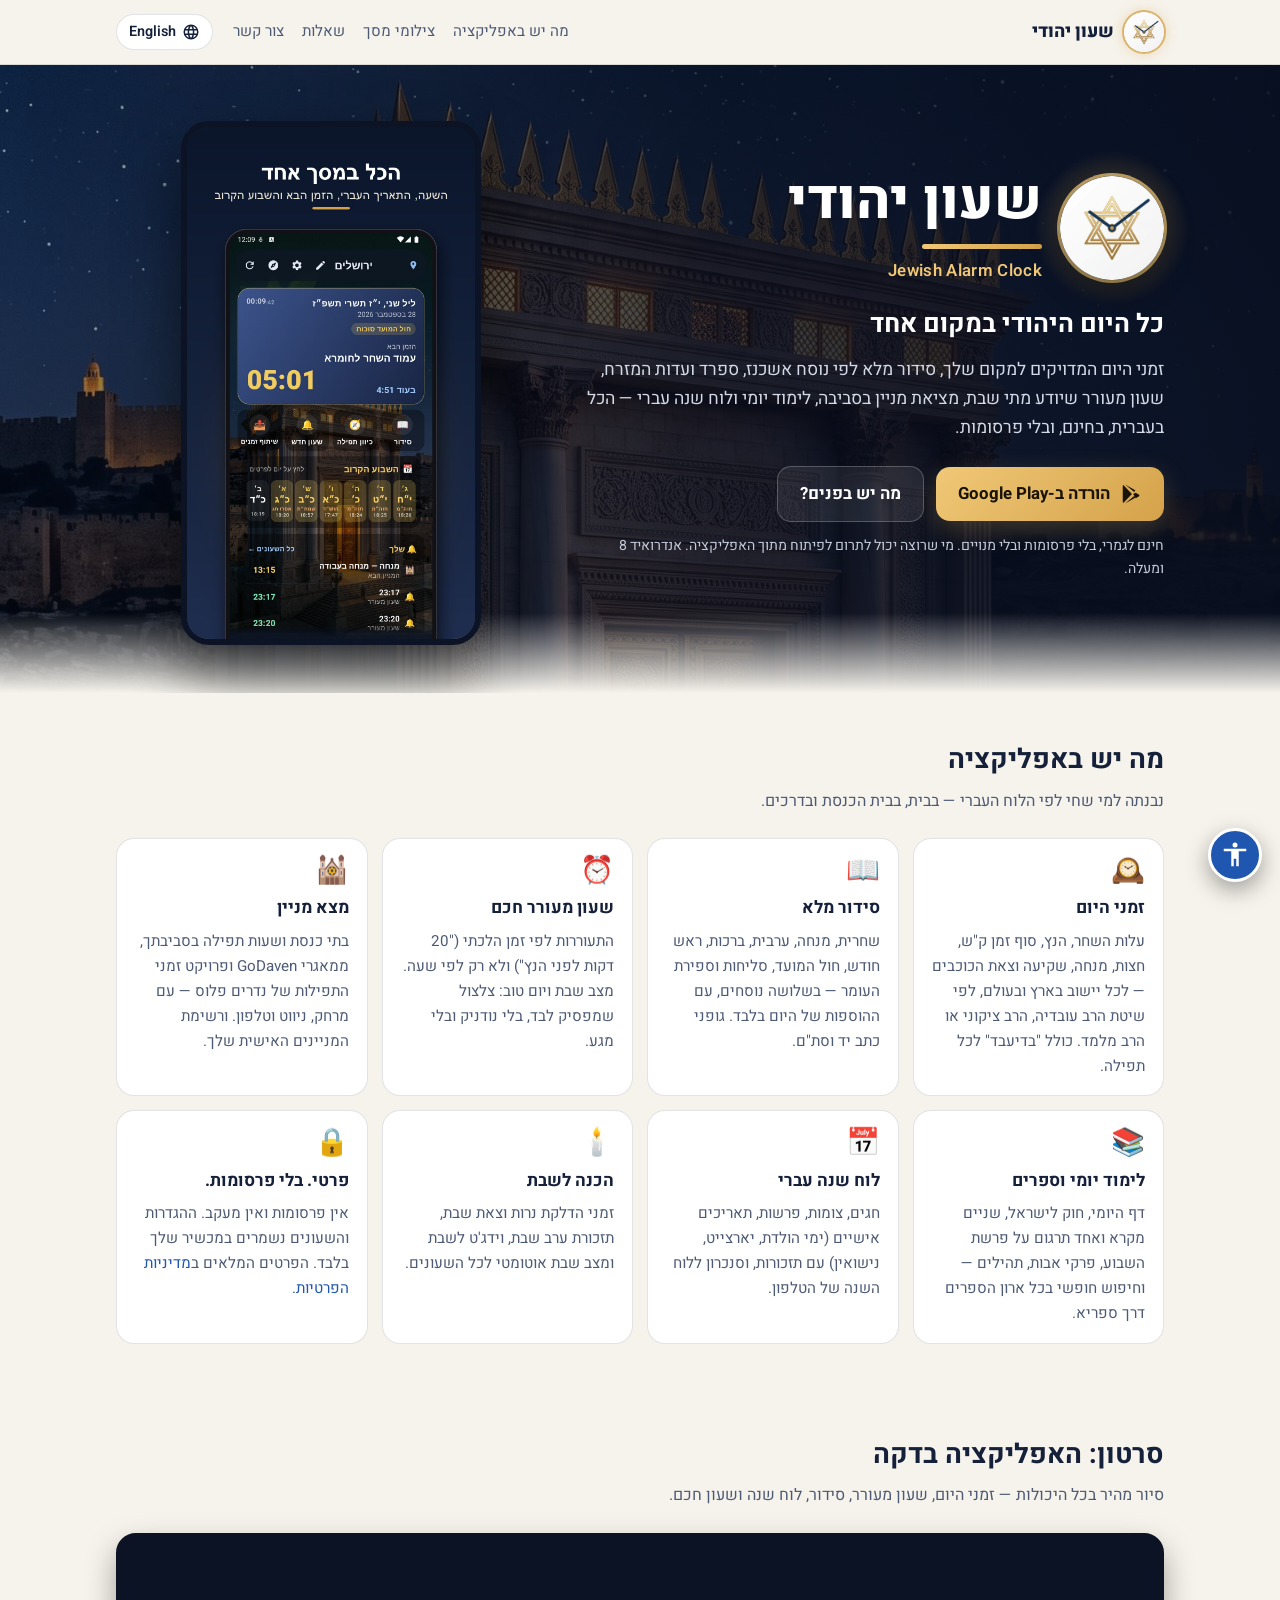
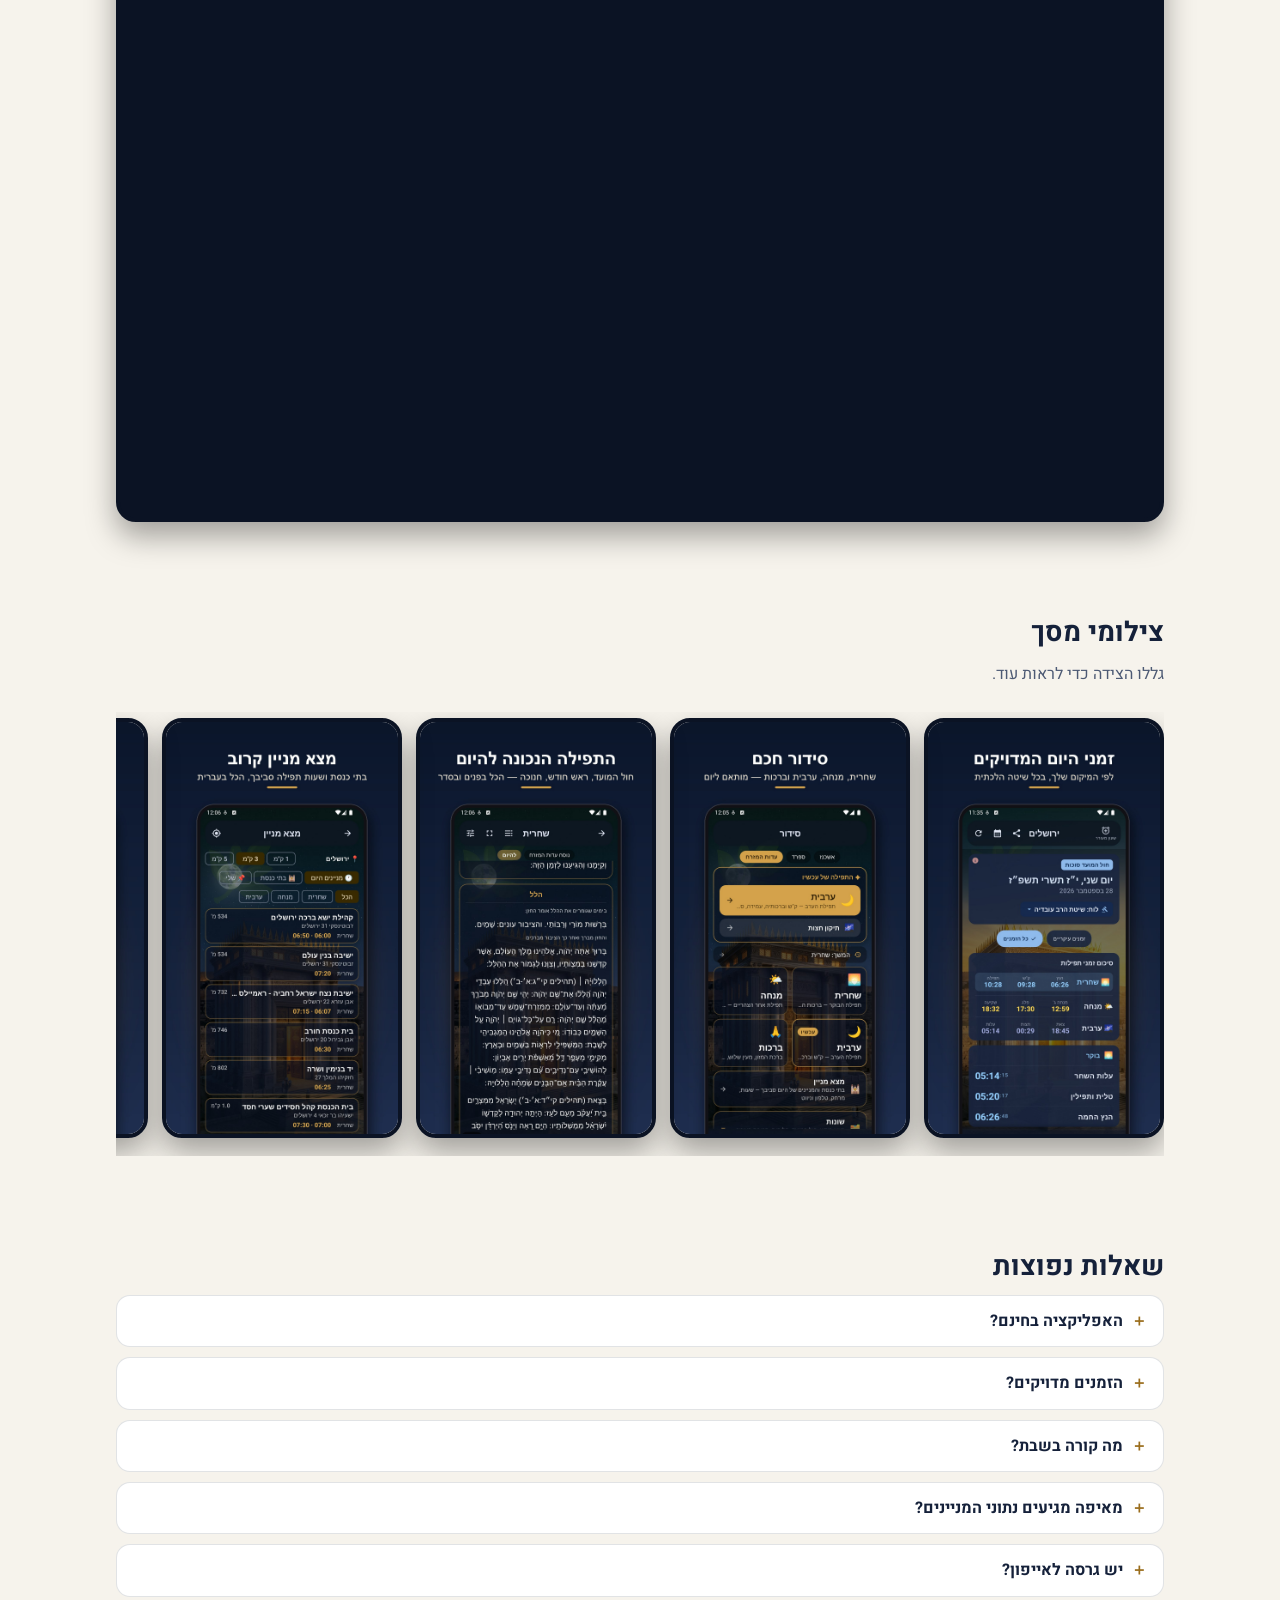
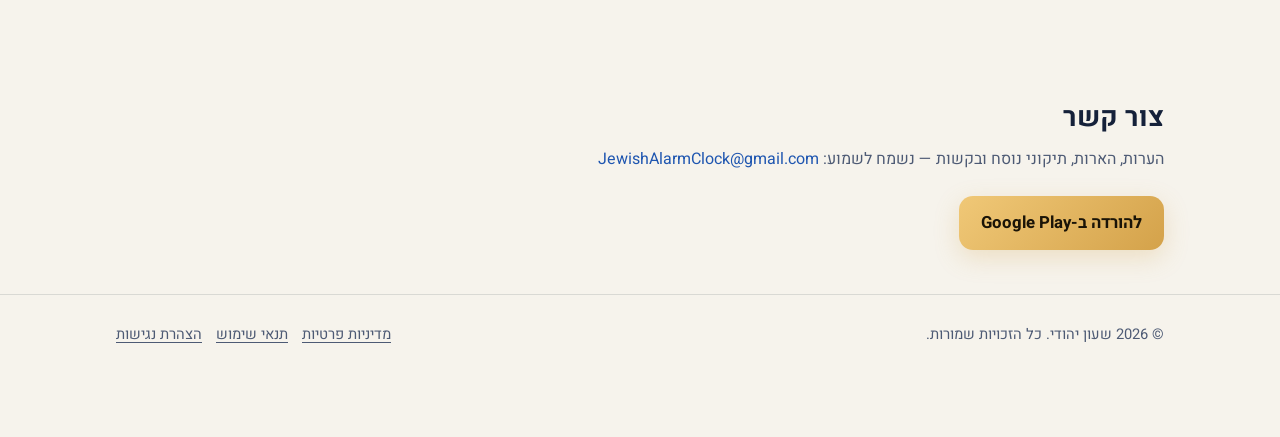
==== commit bb27265d: "Video section: YouTube tour of the app (he + en); CSS v4" ====
--- a/index.html
+++ b/index.html
@@ -17,7 +17,7 @@
   <link rel="apple-touch-icon" href="assets/logo-256.png">
   <link rel="preconnect" href="https://fonts.googleapis.com">
   <link href="https://fonts.googleapis.com/css2?family=Heebo:wght@400;500;600;700;800&display=swap" rel="stylesheet">
-  <link rel="stylesheet" href="style.css?v=3">
+  <link rel="stylesheet" href="style.css?v=4">
 </head>
 <body>
 <a class="skip" href="#main">דלג לתוכן</a>
@@ -68,6 +68,18 @@
   </div>
 </section>
 
+<section id="video">
+  <div class="wrap">
+    <h2>סרטון: האפליקציה בדקה</h2>
+    <p class="sub">סיור מהיר בכל היכולות — זמני היום, שעון מעורר, סידור, לוח שנה ושעון חכם.</p>
+    <div class="video">
+      <iframe src="https://www.youtube-nocookie.com/embed/9SpjbKJ_lQs?rel=0" title="סרטון הדרכה – שעון יהודי" loading="lazy"
+        allow="accelerometer; encrypted-media; gyroscope; picture-in-picture; web-share" allowfullscreen
+        referrerpolicy="strict-origin-when-cross-origin"></iframe>
+    </div>
+  </div>
+</section>
+
 <section id="shots">
   <div class="wrap">
     <h2>צילומי מסך</h2>
@@ -109,6 +121,6 @@
     <nav class="legal" aria-label="מסמכים משפטיים"><a href="privacy.html">מדיניות פרטיות</a><a href="terms.html">תנאי שימוש</a><a href="accessibility.html">הצהרת נגישות</a></nav>
   </div>
 </footer>
-<script src="site.js?v=3" defer></script>
+<script src="site.js?v=4" defer></script>
 </body>
 </html>
--- a/style.css
+++ b/style.css
@@ -142,6 +142,9 @@
 .card p { margin: 0; color: var(--muted); font-size: .95rem; }
 
 /* ── צילומי מסך ────────────────────────────────────── */
+/* video — responsive 16:9 YouTube embed */
+.video { position: relative; aspect-ratio: 16 / 9; border-radius: 20px; overflow: hidden; border: 4px solid #0b1324; box-shadow: 0 14px 30px rgba(0,0,0,.35); background: #0b1324; }
+.video iframe { position: absolute; inset: 0; width: 100%; height: 100%; border: 0; }
 .shots { display: flex; gap: 14px; overflow-x: auto; padding: 6px 2px 18px; scroll-snap-type: x mandatory; }
 .shots img { width: 240px; height: auto; flex: 0 0 auto; border-radius: 20px; scroll-snap-align: start; border: 4px solid #0b1324; box-shadow: 0 14px 30px rgba(0,0,0,.35); }
 .shots::-webkit-scrollbar { height: 8px; }
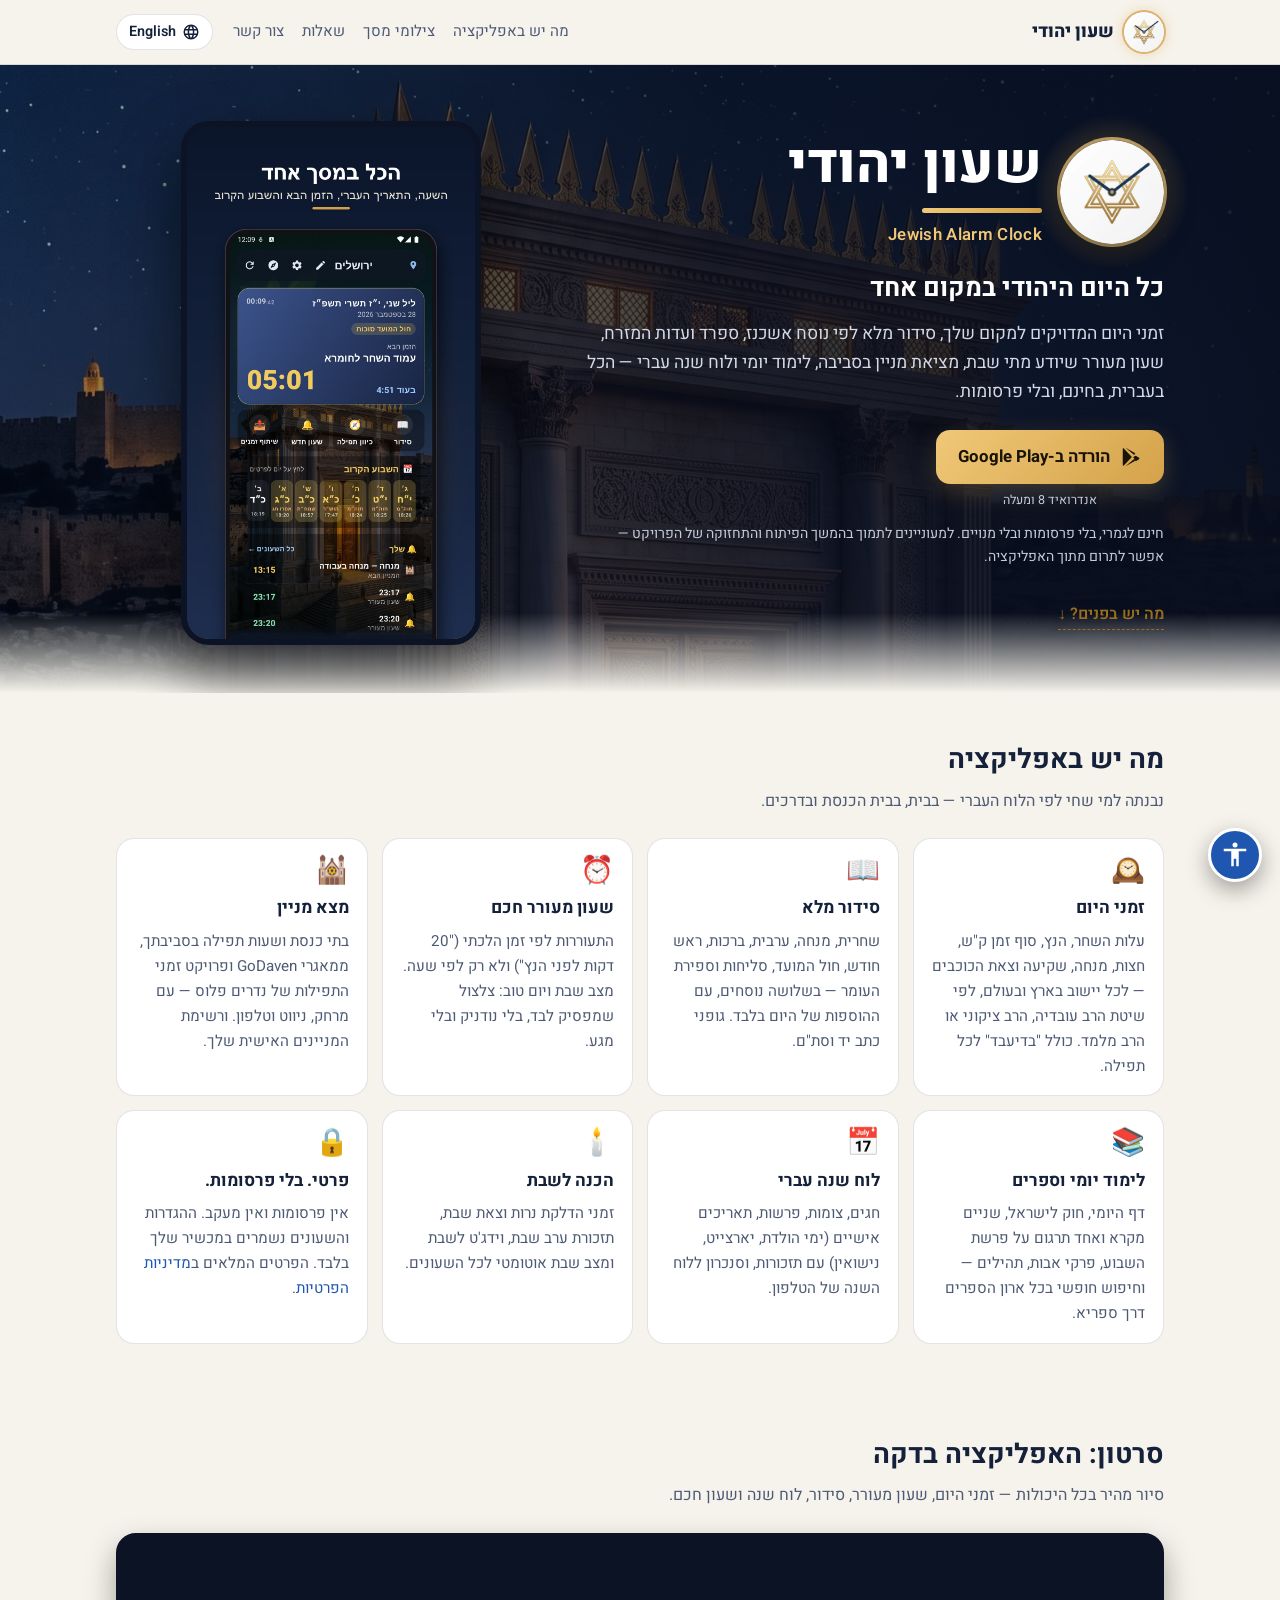
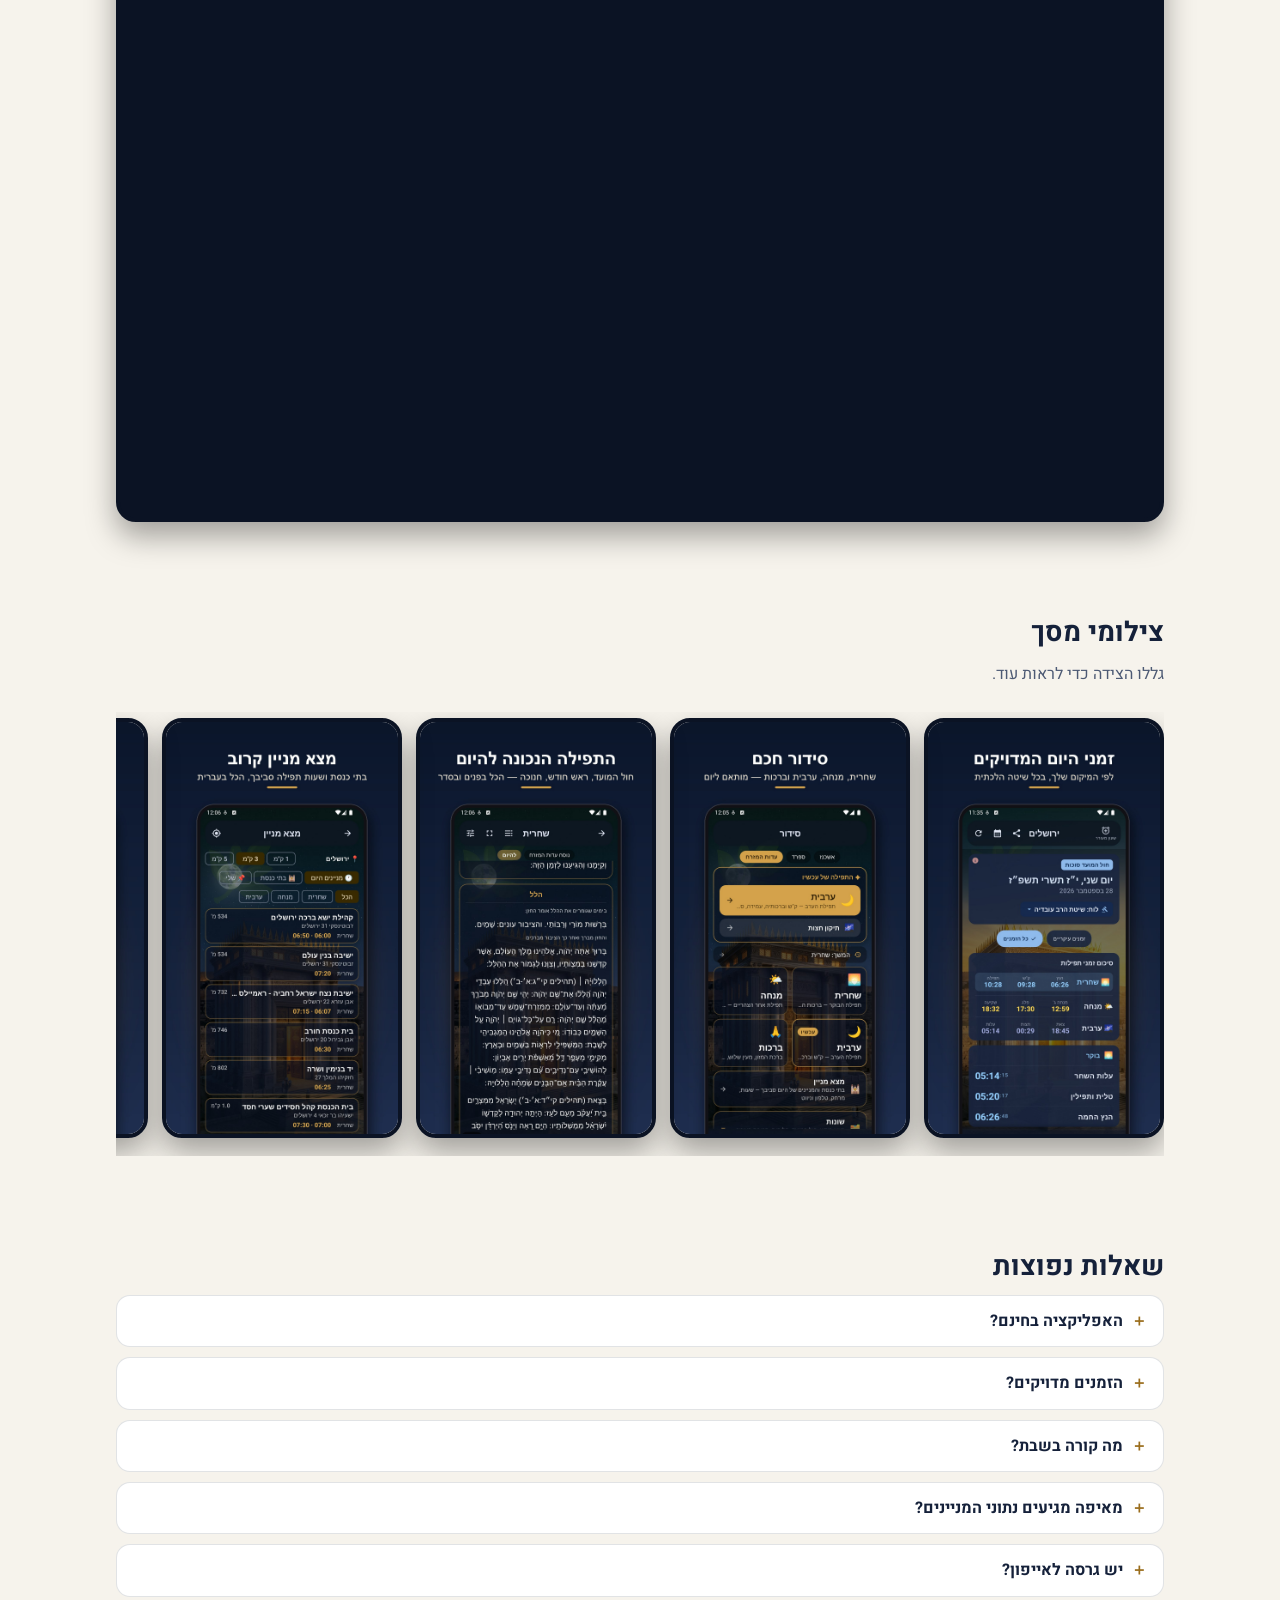
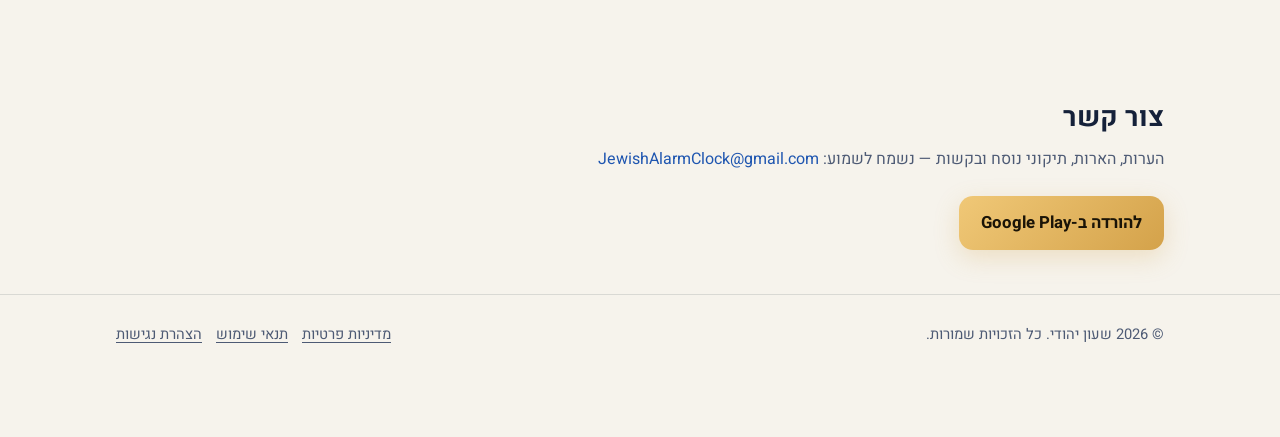
==== commit b6c285d4: "Hero: download button alone + Android 8+ note; what's-inside link; donation wording" ====
--- a/index.html
+++ b/index.html
@@ -17,7 +17,7 @@
   <link rel="apple-touch-icon" href="assets/logo-256.png">
   <link rel="preconnect" href="https://fonts.googleapis.com">
   <link href="https://fonts.googleapis.com/css2?family=Heebo:wght@400;500;600;700;800&display=swap" rel="stylesheet">
-  <link rel="stylesheet" href="style.css?v=4">
+  <link rel="stylesheet" href="style.css?v=5">
 </head>
 <body>
 <a class="skip" href="#main">דלג לתוכן</a>
@@ -42,10 +42,13 @@
       <p class="tagline">כל היום היהודי במקום אחד</p>
       <p class="lead">זמני היום המדויקים למקום שלך, סידור מלא לפי נוסח אשכנז, ספרד ועדות המזרח, שעון מעורר שיודע מתי שבת, מציאת מניין בסביבה, לימוד יומי ולוח שנה עברי — הכל בעברית, בחינם, ובלי פרסומות.</p>
       <div class="cta">
-        <a class="btn" href="https://play.google.com/store/apps/details?id=com.jewishalarmclock.app" rel="noopener"><svg viewBox="0 0 24 24" aria-hidden="true"><path fill="currentColor" d="M3.6 2.3 13 12l-9.4 9.7c-.4-.3-.6-.8-.6-1.4V3.7c0-.6.2-1.1.6-1.4zm11.9 7.6L5.6 1.6l11 6.3-1.1 2zm0 4.2 1.1 2-11 6.3 9.9-8.3zm1.6-3.5 3.3 1.9c1 .6 1 1.6 0 2.2l-3.3 1.9L14.4 12l2.7-1.4z"/></svg>הורדה ב-Google Play</a>
-        <a class="btn ghost" href="#features">מה יש בפנים?</a>
+        <div class="dl">
+          <a class="btn" href="https://play.google.com/store/apps/details?id=com.jewishalarmclock.app" rel="noopener"><svg viewBox="0 0 24 24" aria-hidden="true"><path fill="currentColor" d="M3.6 2.3 13 12l-9.4 9.7c-.4-.3-.6-.8-.6-1.4V3.7c0-.6.2-1.1.6-1.4zm11.9 7.6L5.6 1.6l11 6.3-1.1 2zm0 4.2 1.1 2-11 6.3 9.9-8.3zm1.6-3.5 3.3 1.9c1 .6 1 1.6 0 2.2l-3.3 1.9L14.4 12l2.7-1.4z"/></svg>הורדה ב-Google Play</a>
+          <span class="req">אנדרואיד 8 ומעלה</span>
+        </div>
       </div>
-      <p class="note">חינם לגמרי, בלי פרסומות ובלי מנויים. מי שרוצה יכול לתרום לפיתוח מתוך האפליקציה. אנדרואיד 8 ומעלה.</p>
+      <p class="note">חינם לגמרי, בלי פרסומות ובלי מנויים. למעוניינים לתמוך בהמשך הפיתוח והתחזוקה של הפרויקט — אפשר לתרום מתוך האפליקציה.</p>
+      <a class="morelink" href="#features">מה יש בפנים? ↓</a>
     </div>
     <img class="shot zoom" src="assets/01_s_home.jpg?v=2" alt="מסך הבית של האפליקציה: תאריך עברי, זמני היום הקרובים וקיצורי דרך" width="1080" height="1920">
   </div>
@@ -121,6 +124,6 @@
     <nav class="legal" aria-label="מסמכים משפטיים"><a href="privacy.html">מדיניות פרטיות</a><a href="terms.html">תנאי שימוש</a><a href="accessibility.html">הצהרת נגישות</a></nav>
   </div>
 </footer>
-<script src="site.js?v=4" defer></script>
+<script src="site.js?v=5" defer></script>
 </body>
 </html>
--- a/style.css
+++ b/style.css
@@ -126,6 +126,11 @@
 .hero p.lead { font-size: 1.1rem; color: #d3d9e6; margin: 0 0 24px; }
 .hero .cta { display: flex; gap: 12px; flex-wrap: wrap; align-items: center; }
 .hero .note { font-size: .88rem; color: #c3cbdb; margin-top: 12px; }
+/* download button alone, requirement in small print under it; "what's inside" as a separate link below */
+.hero .dl { display: flex; flex-direction: column; align-items: center; gap: 6px; }
+.hero .req { font-size: .78rem; color: #c3cbdb; }
+.hero .morelink { display: inline-block; margin-top: 18px; color: var(--gold, #f3cc5e); font-weight: 600; text-decoration: none; border-bottom: 1px dashed currentColor; padding-bottom: 2px; }
+.hero .morelink:hover { opacity: .85; }
 .hero .shot {
   margin: 0 auto; width: min(300px, 70vw); height: auto;
   border-radius: 28px; border: 6px solid #0b1324; box-shadow: 0 30px 60px rgba(0,0,0,.55);
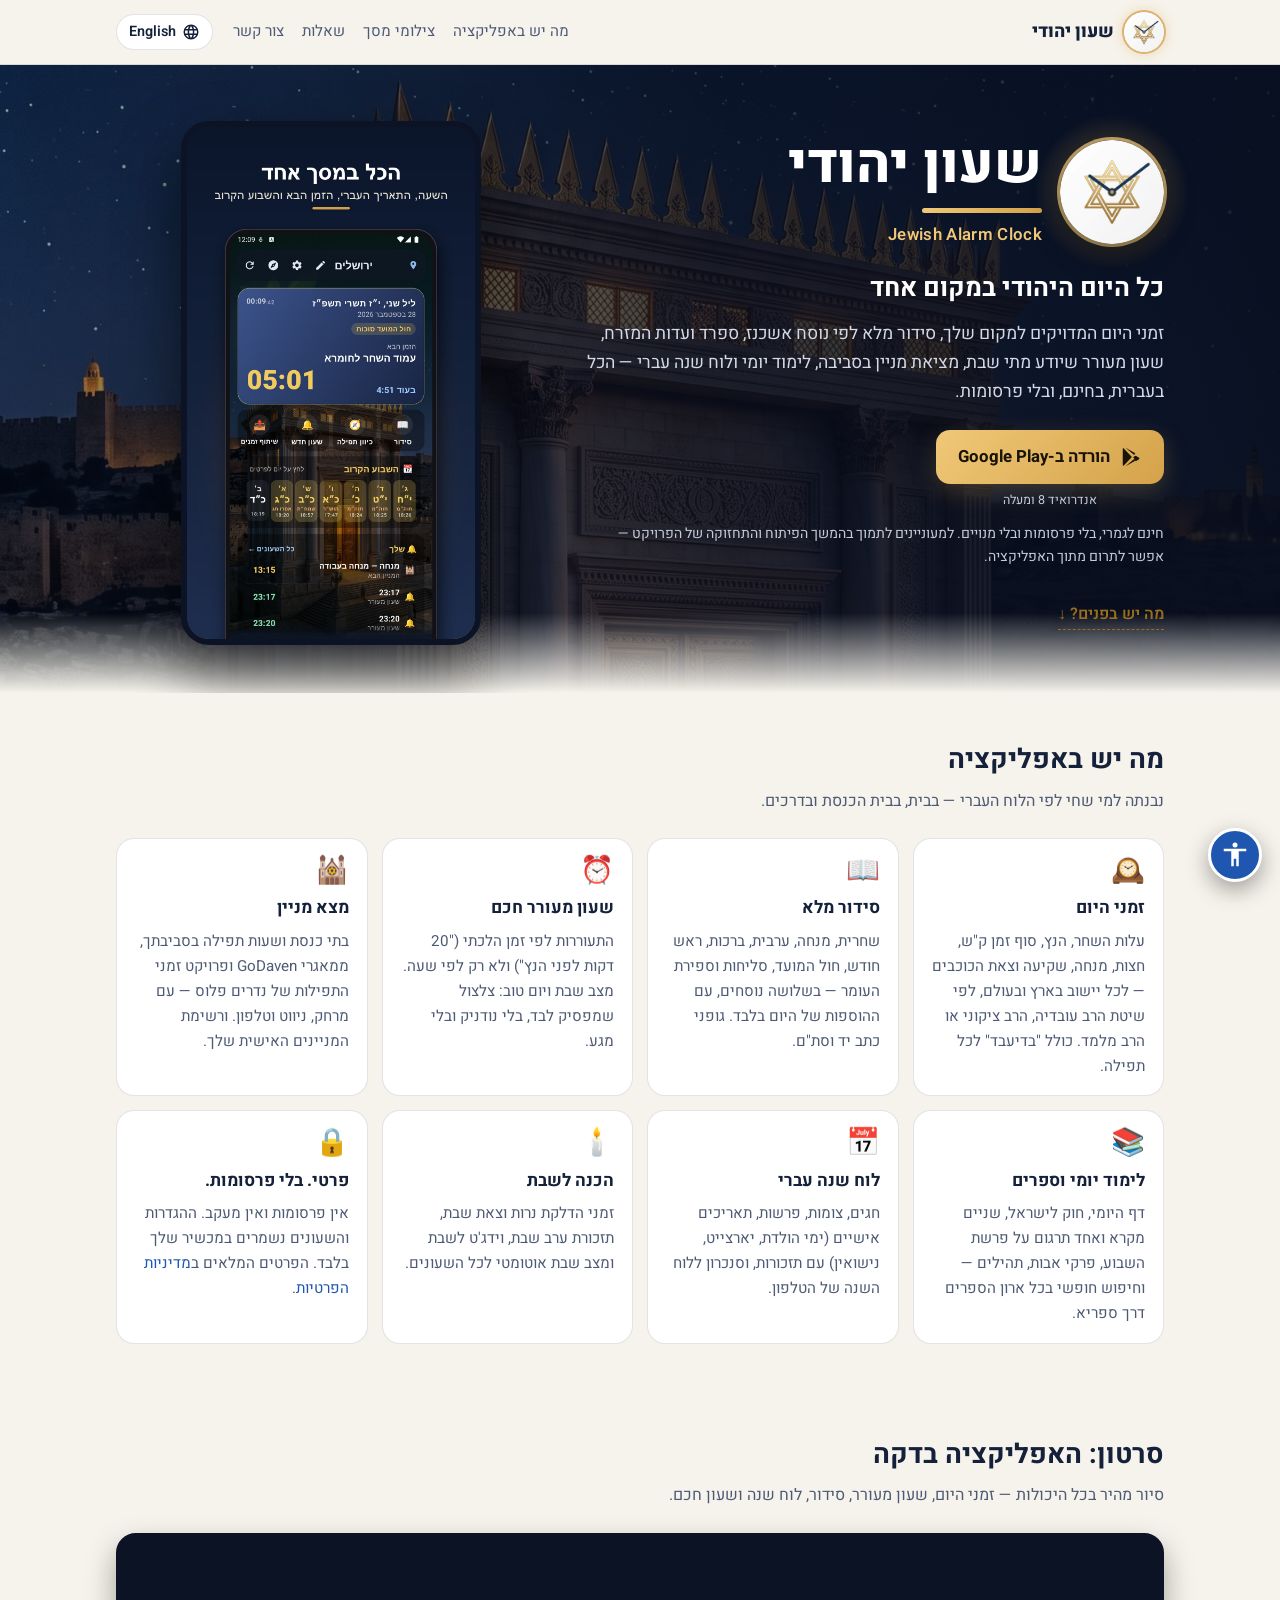
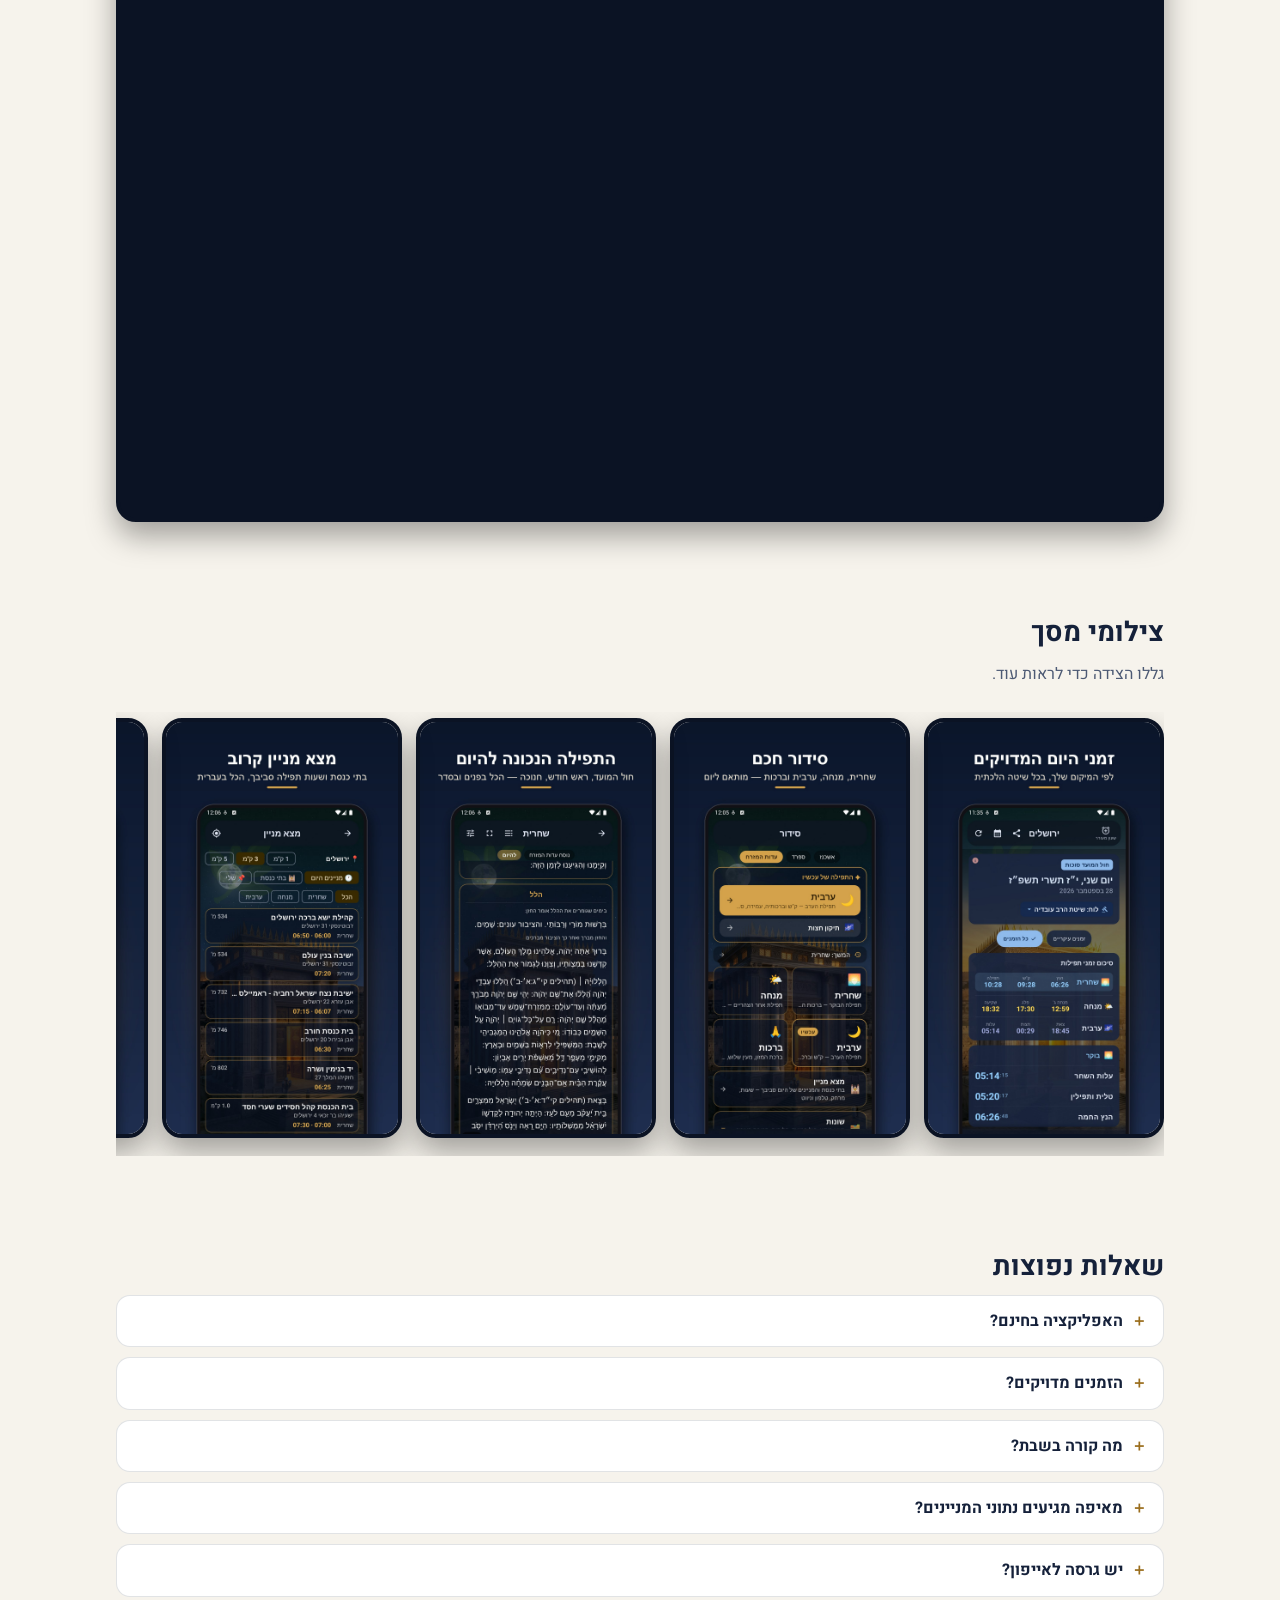
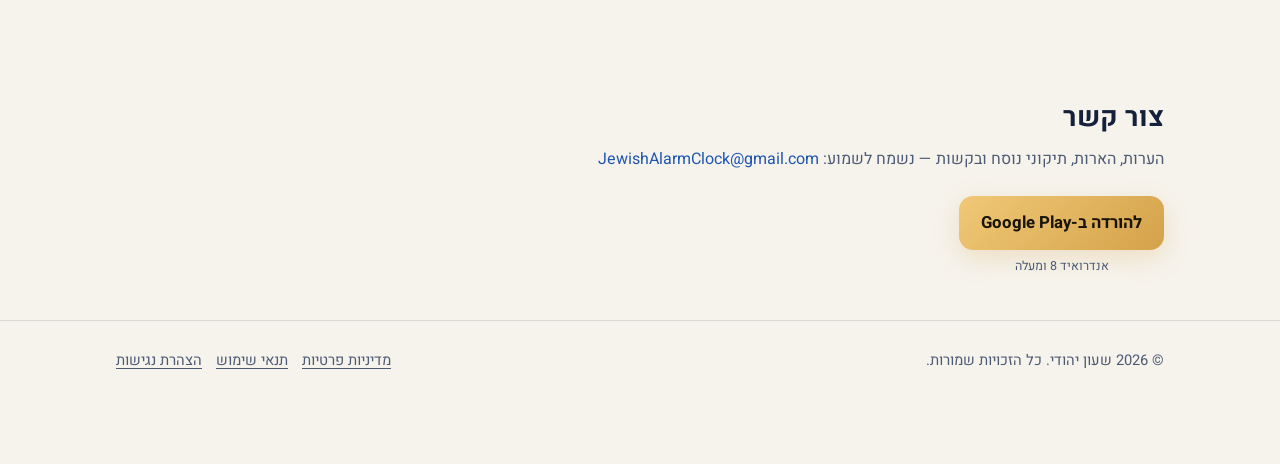
==== commit 962f2295: "Android 8+ under every download button" ====
--- a/index.html
+++ b/index.html
@@ -17,7 +17,7 @@
   <link rel="apple-touch-icon" href="assets/logo-256.png">
   <link rel="preconnect" href="https://fonts.googleapis.com">
   <link href="https://fonts.googleapis.com/css2?family=Heebo:wght@400;500;600;700;800&display=swap" rel="stylesheet">
-  <link rel="stylesheet" href="style.css?v=5">
+  <link rel="stylesheet" href="style.css?v=6">
 </head>
 <body>
 <a class="skip" href="#main">דלג לתוכן</a>
@@ -114,7 +114,10 @@
   <div class="wrap">
     <h2>צור קשר</h2>
     <p class="sub">הערות, הארות, תיקוני נוסח ובקשות — נשמח לשמוע: <a href="mailto:JewishAlarmClock@gmail.com">JewishAlarmClock@gmail.com</a></p>
-    <a class="btn" href="https://play.google.com/store/apps/details?id=com.jewishalarmclock.app" rel="noopener">להורדה ב-Google Play</a>
+    <div class="dl">
+      <a class="btn" href="https://play.google.com/store/apps/details?id=com.jewishalarmclock.app" rel="noopener">להורדה ב-Google Play</a>
+      <span class="req">אנדרואיד 8 ומעלה</span>
+    </div>
   </div>
 </section>
 </main>
@@ -124,6 +127,6 @@
     <nav class="legal" aria-label="מסמכים משפטיים"><a href="privacy.html">מדיניות פרטיות</a><a href="terms.html">תנאי שימוש</a><a href="accessibility.html">הצהרת נגישות</a></nav>
   </div>
 </footer>
-<script src="site.js?v=5" defer></script>
+<script src="site.js?v=6" defer></script>
 </body>
 </html>
--- a/style.css
+++ b/style.css
@@ -127,8 +127,9 @@
 .hero .cta { display: flex; gap: 12px; flex-wrap: wrap; align-items: center; }
 .hero .note { font-size: .88rem; color: #c3cbdb; margin-top: 12px; }
 /* download button alone, requirement in small print under it; "what's inside" as a separate link below */
-.hero .dl { display: flex; flex-direction: column; align-items: center; gap: 6px; }
-.hero .req { font-size: .78rem; color: #c3cbdb; }
+.dl { display: inline-flex; flex-direction: column; align-items: center; gap: 6px; }
+.req { font-size: .78rem; color: var(--muted, #c3cbdb); }
+.hero .req { color: #c3cbdb; }
 .hero .morelink { display: inline-block; margin-top: 18px; color: var(--gold, #f3cc5e); font-weight: 600; text-decoration: none; border-bottom: 1px dashed currentColor; padding-bottom: 2px; }
 .hero .morelink:hover { opacity: .85; }
 .hero .shot {
